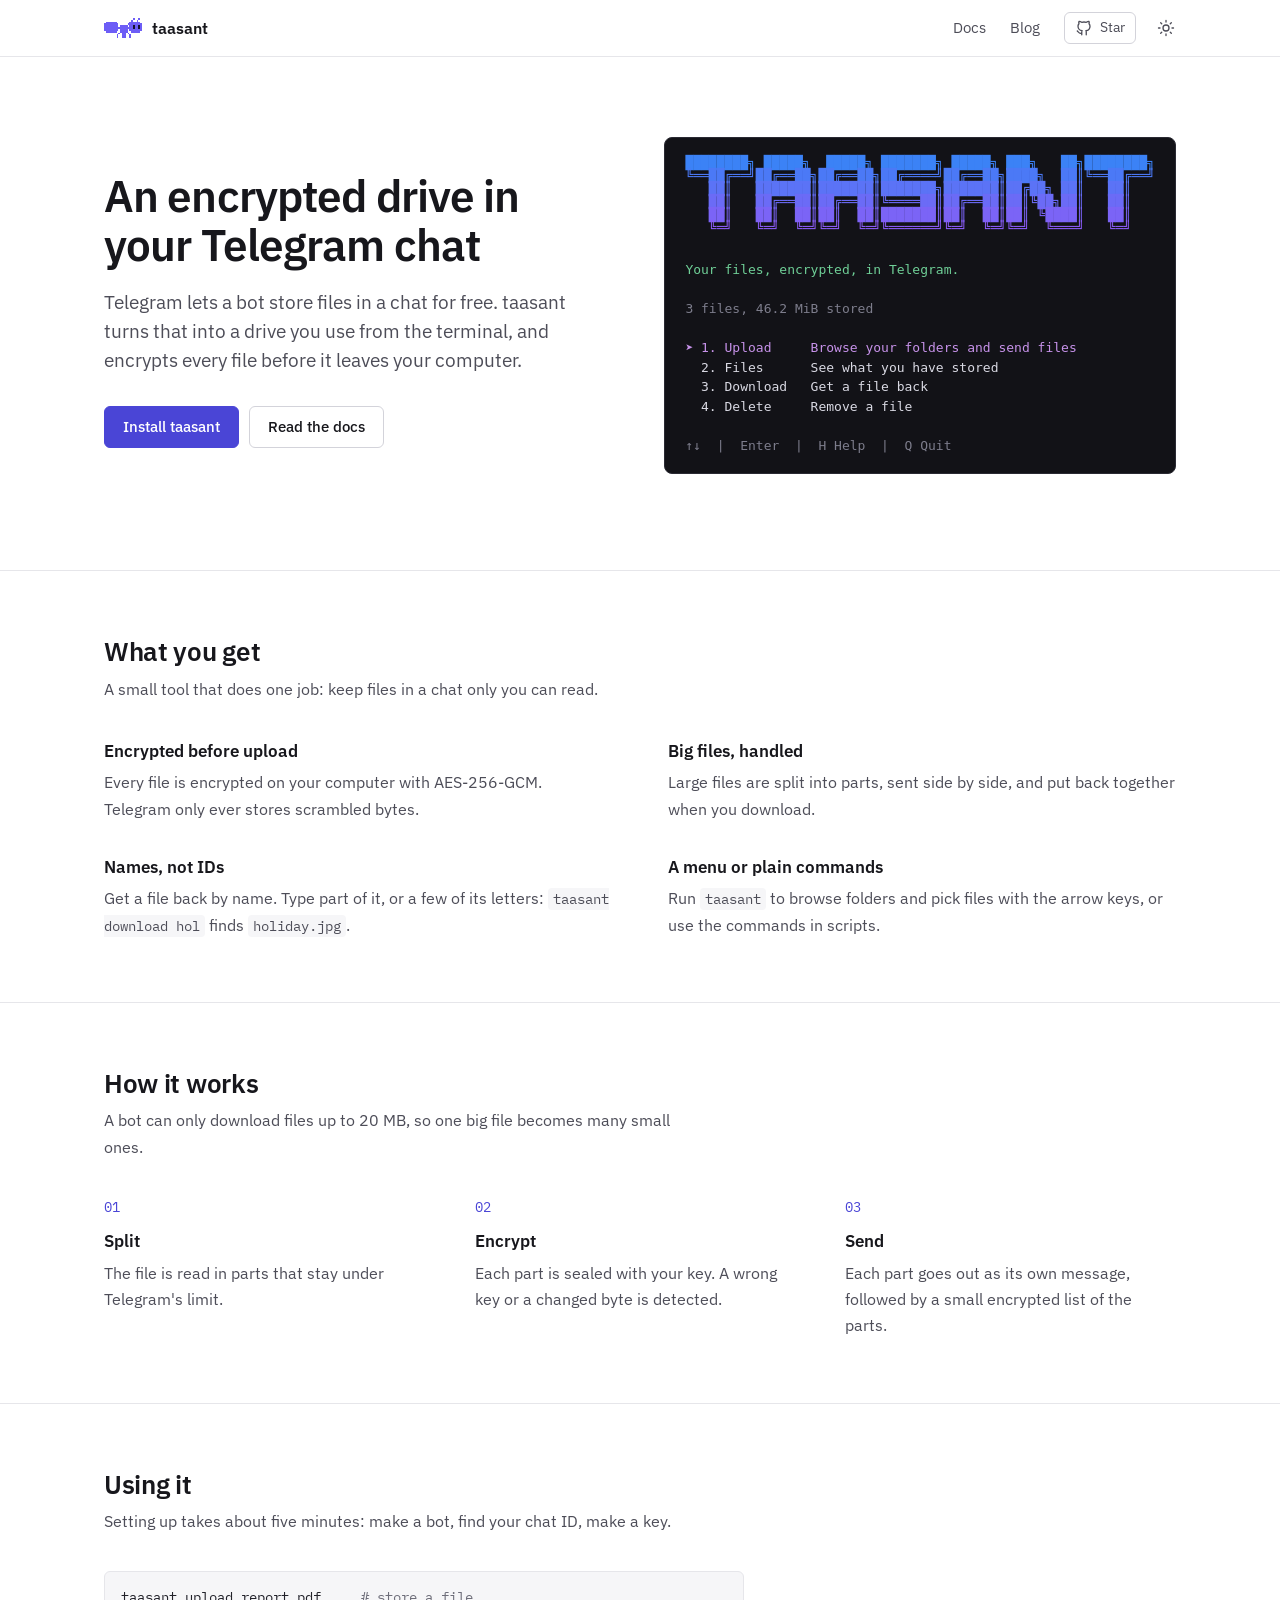
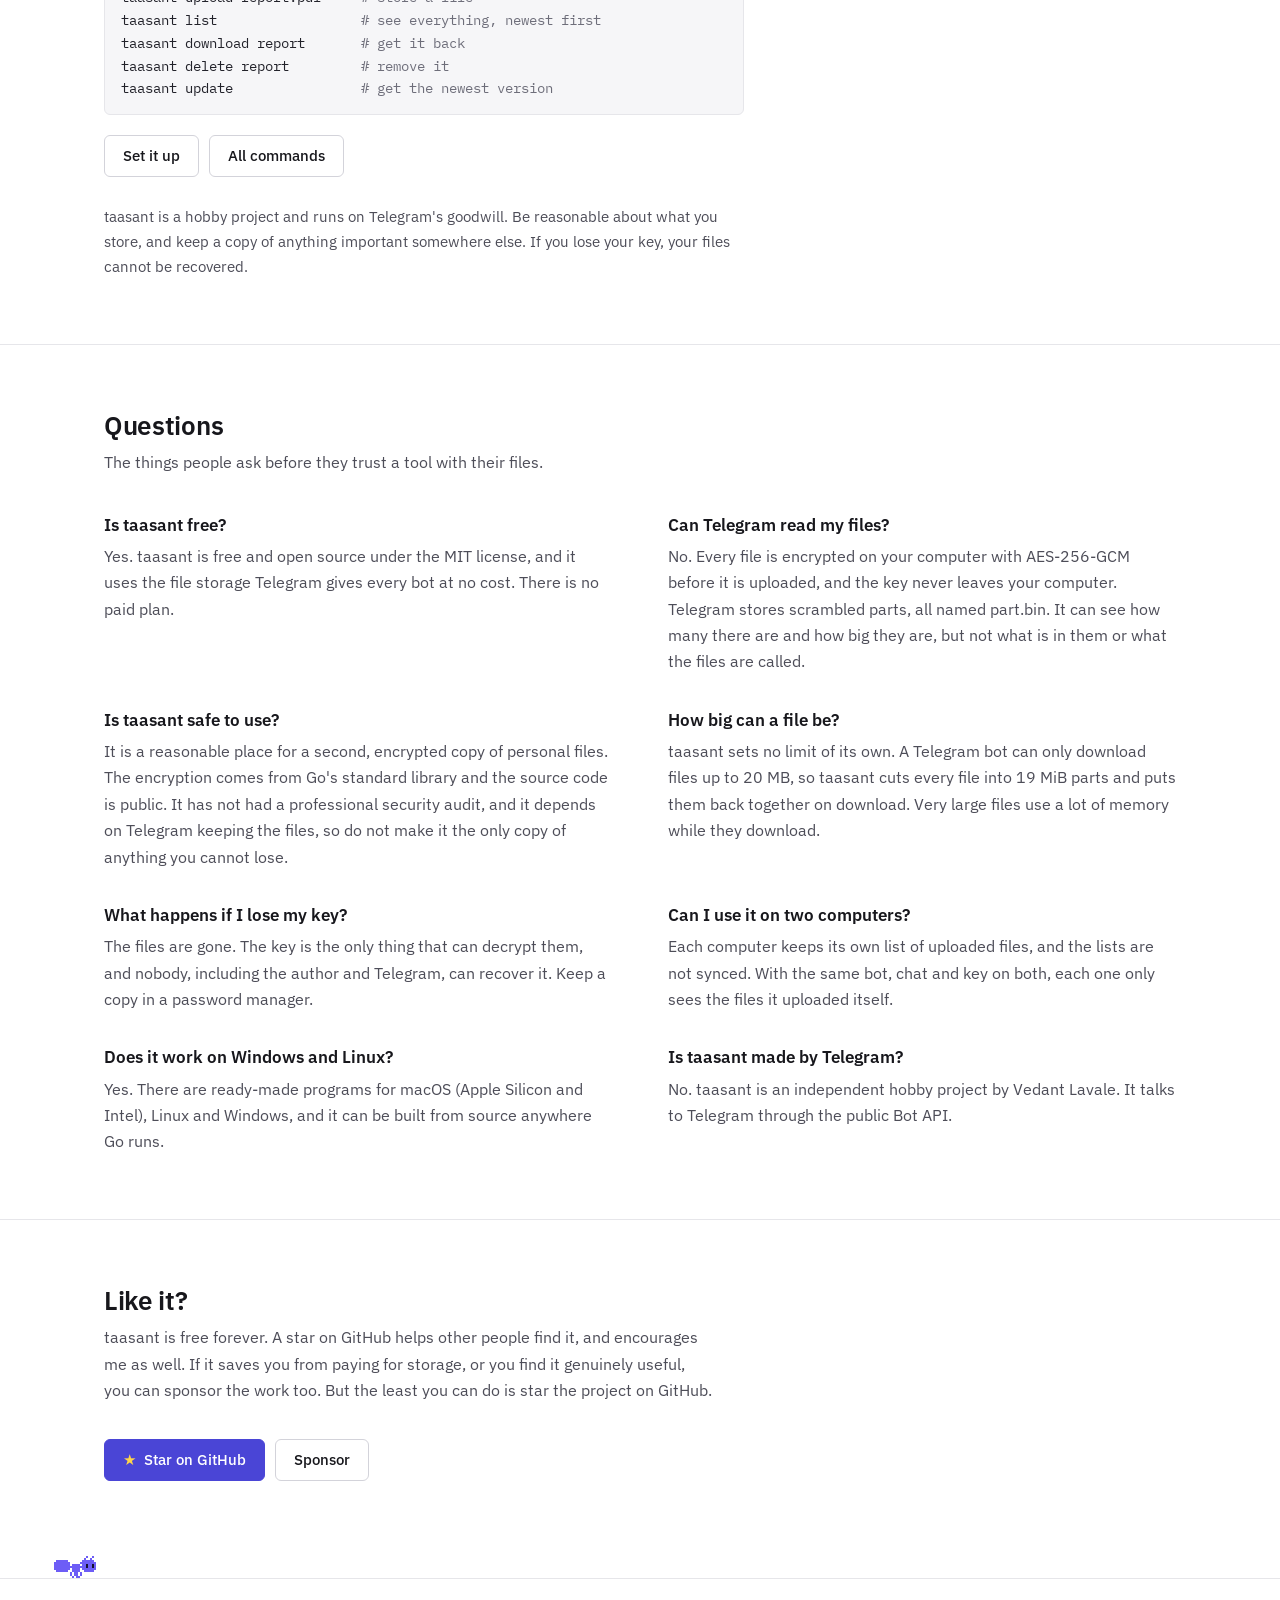
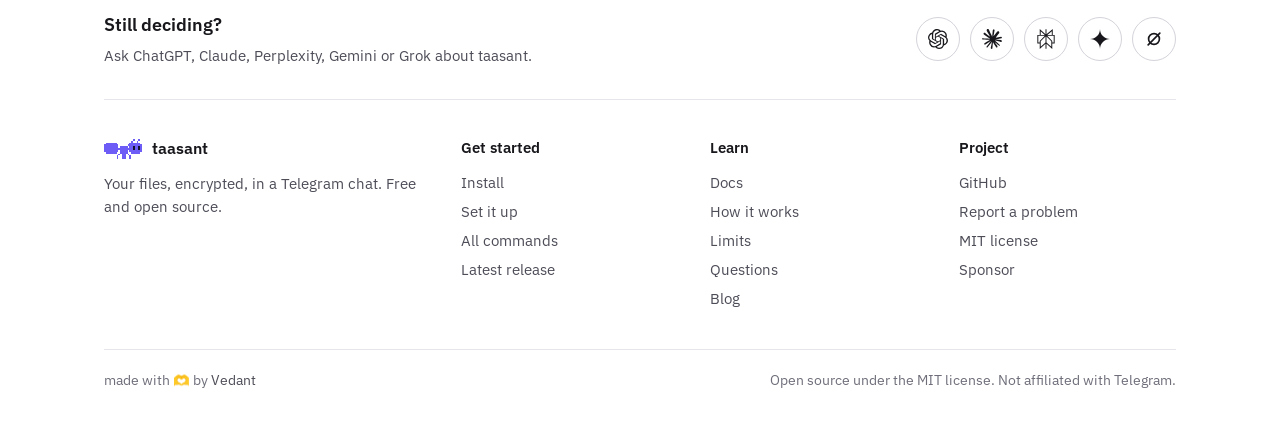
==== site/index.html @ a8ca6fcf "Add a blog, a questions section, a bigger footer and files for search Every page gets a proper title" ====
<!doctype html>
<html lang="en">
<head>
<meta charset="utf-8">
<meta name="viewport" content="width=device-width, initial-scale=1">
<title>taasant: free encrypted file storage in a Telegram chat</title>
<meta name="description" content="taasant is a free, open source command line tool that keeps your files in a Telegram chat, encrypted on your computer with AES-256-GCM before they are uploaded.">
<link rel="canonical" href="https://taasant.vedantworks.com/">
<meta property="og:type" content="website">
<meta property="og:site_name" content="taasant">
<meta property="og:title" content="taasant: free encrypted file storage in a Telegram chat">
<meta property="og:description" content="taasant is a free, open source command line tool that keeps your files in a Telegram chat, encrypted on your computer with AES-256-GCM before they are uploaded.">
<meta property="og:url" content="https://taasant.vedantworks.com/">
<meta property="og:image" content="https://taasant.vedantworks.com/og.png">
<meta name="twitter:card" content="summary_large_image">
<meta name="theme-color" content="#ffffff" media="(prefers-color-scheme: light)">
<meta name="theme-color" content="#0f0f13" media="(prefers-color-scheme: dark)">
<link rel="icon" type="image/svg+xml" href="favicon.svg">
<link rel="preconnect" href="https://fonts.googleapis.com">
<link rel="preconnect" href="https://fonts.gstatic.com" crossorigin>
<link href="https://fonts.googleapis.com/css2?family=IBM+Plex+Mono:wght@400;500&family=IBM+Plex+Sans:wght@400;500;600&display=swap" rel="stylesheet">
<script>
  (function () {
    // The docs used to live at this address. Old links to a docs page still work.
    // #faq is a part of this page, so it stays here.
    if (location.hash.length > 1 && location.hash !== '#faq') { location.replace('docs.html' + location.hash); return; }
    try {
      var t = localStorage.getItem('taasant-theme');
      if (t === 'light' || t === 'dark') document.documentElement.setAttribute('data-theme', t);
    } catch (e) {}
  })();
</script>
<link rel="stylesheet" href="theme.css">
<script type="application/ld+json">
{
  "@context": "https://schema.org",
  "@type": "SoftwareApplication",
  "name": "taasant",
  "description": "taasant is a free, open source command line tool that keeps your files in a Telegram chat, encrypted on your computer with AES-256-GCM before they are uploaded.",
  "url": "https://taasant.vedantworks.com/",
  "applicationCategory": "UtilitiesApplication",
  "operatingSystem": "macOS, Linux, Windows",
  "offers": {
    "@type": "Offer",
    "price": "0",
    "priceCurrency": "USD"
  },
  "license": "https://opensource.org/licenses/MIT",
  "codeRepository": "https://github.com/vedantlavale/taasant",
  "downloadUrl": "https://github.com/vedantlavale/taasant/releases/latest",
  "author": {
    "@type": "Person",
    "name": "Vedant Lavale",
    "url": "https://vedantworks.com"
  }
}
</script>
<script type="application/ld+json">
{
  "@context": "https://schema.org",
  "@type": "FAQPage",
  "mainEntity": [
    {
      "@type": "Question",
      "name": "Is taasant free?",
      "acceptedAnswer": {
        "@type": "Answer",
        "text": "Yes. taasant is free and open source under the MIT license, and it uses the file storage Telegram gives every bot at no cost. There is no paid plan."
      }
    },
    {
      "@type": "Question",
      "name": "Can Telegram read my files?",
      "acceptedAnswer": {
        "@type": "Answer",
        "text": "No. Every file is encrypted on your computer with AES-256-GCM before it is uploaded, and the key never leaves your computer. Telegram stores scrambled parts, all named part.bin. It can see how many there are and how big they are, but not what is in them or what the files are called."
      }
    },
    {
      "@type": "Question",
      "name": "Is taasant safe to use?",
      "acceptedAnswer": {
        "@type": "Answer",
        "text": "It is a reasonable place for a second, encrypted copy of personal files. The encryption comes from Go's standard library and the source code is public. It has not had a professional security audit, and it depends on Telegram keeping the files, so do not make it the only copy of anything you cannot lose."
      }
    },
    {
      "@type": "Question",
      "name": "How big can a file be?",
      "acceptedAnswer": {
        "@type": "Answer",
        "text": "taasant sets no limit of its own. A Telegram bot can only download files up to 20 MB, so taasant cuts every file into 19 MiB parts and puts them back together on download. Very large files use a lot of memory while they download."
      }
    },
    {
      "@type": "Question",
      "name": "What happens if I lose my key?",
      "acceptedAnswer": {
        "@type": "Answer",
        "text": "The files are gone. The key is the only thing that can decrypt them, and nobody, including the author and Telegram, can recover it. Keep a copy in a password manager."
      }
    },
    {
      "@type": "Question",
      "name": "Can I use it on two computers?",
      "acceptedAnswer": {
        "@type": "Answer",
        "text": "Each computer keeps its own list of uploaded files, and the lists are not synced. With the same bot, chat and key on both, each one only sees the files it uploaded itself."
      }
    },
    {
      "@type": "Question",
      "name": "Does it work on Windows and Linux?",
      "acceptedAnswer": {
        "@type": "Answer",
        "text": "Yes. There are ready-made programs for macOS (Apple Silicon and Intel), Linux and Windows, and it can be built from source anywhere Go runs."
      }
    },
    {
      "@type": "Question",
      "name": "Is taasant made by Telegram?",
      "acceptedAnswer": {
        "@type": "Answer",
        "text": "No. taasant is an independent hobby project by Vedant Lavale. It talks to Telegram through the public Bot API."
      }
    }
  ]
}
</script>
<style>
  * { box-sizing: border-box; }
  html { -webkit-text-size-adjust: 100%; }
  body {
    margin: 0;
    background: var(--bg);
    color: var(--fg);
    font-family: var(--sans);
    font-size: 16px;
    line-height: 1.65;
    -webkit-font-smoothing: antialiased;
  }
  a { color: var(--accent); text-decoration: none; }
  a:hover { text-decoration: underline; text-underline-offset: 3px; }
  button { font: inherit; color: inherit; }
  :focus-visible { outline: 2px solid var(--accent); outline-offset: 2px; border-radius: 3px; }
  svg.i { width: 18px; height: 18px; stroke: currentColor; fill: none; stroke-width: 1.75; stroke-linecap: round; stroke-linejoin: round; flex: none; }
  .wrap { max-width: 1120px; margin: 0 auto; padding: 0 24px; }

  /* ---------- Header ---------- */
  .header { border-bottom: 1px solid var(--line); }
  .header .wrap { height: var(--header-h); display: flex; align-items: center; gap: 24px; }
  .brand { display: flex; align-items: center; gap: 10px; margin-right: auto; color: var(--fg); font-weight: 600; }
  .brand:hover { text-decoration: none; }
  .brand img { width: auto; height: 20px; display: block; }
  .nav { color: var(--fg-muted); font-size: 15px; }
  .nav:hover { color: var(--fg); text-decoration: none; }
  .icon-btn { width: 36px; height: 36px; margin: 0 -8px 0 -12px; display: grid; place-items: center; background: none; border: 0; border-radius: var(--radius); color: var(--fg-muted); cursor: pointer; }
  .icon-btn:hover { background: var(--bg-soft); color: var(--fg); }
  .moon { display: none; }
  :root[data-theme="dark"] .sun { display: none; }
  :root[data-theme="dark"] .moon { display: block; }
  @media (prefers-color-scheme: dark) {
    :root:not([data-theme="light"]) .sun { display: none; }
    :root:not([data-theme="light"]) .moon { display: block; }
  }

  /* ---------- Hero ---------- */
  .hero { display: grid; grid-template-columns: minmax(0, 1fr) auto; gap: 56px; align-items: center; padding-top: 80px; padding-bottom: 88px; }
  h1 { font-size: 44px; line-height: 1.12; letter-spacing: -.02em; font-weight: 600; margin: 0 0 18px; text-wrap: balance; }
  .lede { font-size: 19px; line-height: 1.55; color: var(--fg-muted); margin: 0 0 30px; max-width: 30em; text-wrap: pretty; }
  .btns { display: flex; flex-wrap: wrap; gap: 10px; }
  .btn {
    display: inline-flex; align-items: center; gap: 8px; height: 42px; padding: 0 18px;
    border-radius: var(--radius); font-weight: 500; font-size: 15px; border: 1px solid var(--line-strong); color: var(--fg); background: var(--bg);
  }
  .btn:hover { border-color: var(--fg-faint); text-decoration: none; }
  .btn.primary { background: var(--accent); border-color: var(--accent); color: var(--accent-fg); }
  .btn.primary:hover { border-color: var(--accent); opacity: .9; }

  /* ---------- Sections ---------- */
  section { padding: 64px 0; border-top: 1px solid var(--line); }
  h2 { font-size: 26px; line-height: 1.25; letter-spacing: -.012em; font-weight: 600; margin: 0 0 8px; }
  .sub { color: var(--fg-muted); margin: 0 0 36px; max-width: 38em; }
  h3 { font-size: 16.5px; font-weight: 600; margin: 0 0 4px; }
  .grid { display: grid; grid-template-columns: repeat(2, minmax(0, 1fr)); gap: 32px 56px; }
  .grid p, .steps p { margin: 0; color: var(--fg-muted); }
  .steps { display: grid; grid-template-columns: repeat(3, minmax(0, 1fr)); gap: 32px 40px; list-style: none; padding: 0; margin: 0; counter-reset: step; }
  .steps li { counter-increment: step; }
  .steps li::before { content: "0" counter(step); display: block; margin-bottom: 10px; font-family: var(--mono); font-size: 13.5px; color: var(--accent); }
  code { font-family: var(--mono); font-size: .875em; background: var(--bg-soft); padding: 2px 5px; border-radius: 4px; }
  .cmd { margin: 0 0 20px; padding: 14px 16px; max-width: 640px; overflow-x: auto; background: var(--code-bg); border: 1px solid var(--line); border-radius: var(--radius); font-family: var(--mono); font-size: 13.5px; line-height: 1.7; color: var(--code-fg); }
  .cmd .c { color: var(--code-dim); }
  .note { margin: 28px 0 0; max-width: 640px; color: var(--fg-muted); font-size: 15px; }

  @media (max-width: 1000px) {
    .hero { grid-template-columns: minmax(0, 1fr); gap: 40px; padding-top: 56px; padding-bottom: 64px; }
    .term { justify-self: start; max-width: 100%; }
  }
  @media (max-width: 700px) {
    .wrap { padding: 0 16px; }
    .header .wrap { gap: 14px; }
    h1 { font-size: 32px; }
    .lede { font-size: 17.5px; }
    section { padding: 48px 0; }
    h2 { font-size: 23px; }
    .grid, .steps { grid-template-columns: minmax(0, 1fr); gap: 24px; }
    .term pre { padding: 14px; }
  }
</style>
</head>
<body>

<header class="header">
  <div class="wrap">
    <a class="brand" href="./"><img src="logo.svg" alt="" width="38" height="20">taasant</a>
    <a class="nav" href="docs.html">Docs</a>
    <a class="nav" href="blog/index.html">Blog</a>
    <a class="gh" href="https://github.com/vedantlavale/taasant" aria-label="taasant on GitHub"><svg class="i" viewBox="0 0 24 24"><path d="M9 19c-4.3 1.4-4.3-2.5-6-3m12 5v-3.5c0-1 .1-1.4-.5-2 2.8-.3 5.5-1.4 5.5-6a4.6 4.6 0 0 0-1.3-3.2 4.2 4.2 0 0 0-.1-3.2s-1.1-.3-3.5 1.3a12.3 12.3 0 0 0-6.2 0C6.5 2.8 5.4 3.1 5.4 3.1a4.2 4.2 0 0 0-.1 3.2A4.6 4.6 0 0 0 4 9.5c0 4.6 2.7 5.7 5.5 6-.6.6-.6 1.2-.5 2V21"/></svg><span class="stars">Star</span></a>
    <button class="icon-btn" id="theme-btn" aria-label="Toggle theme">
      <svg class="i sun" viewBox="0 0 24 24"><circle cx="12" cy="12" r="4"/><path d="M12 2v2M12 20v2M4.9 4.9l1.4 1.4M17.7 17.7l1.4 1.4M2 12h2M20 12h2M4.9 19.1l1.4-1.4M17.7 6.3l1.4-1.4"/></svg>
      <svg class="i moon" viewBox="0 0 24 24"><path d="M21 13.5A9 9 0 1 1 10.5 3a7 7 0 0 0 10.5 10.5Z"/></svg>
    </button>
  </div>
</header>

<main>
  <div class="wrap hero">
    <div>
      <h1>An encrypted drive in your Telegram chat</h1>
      <p class="lede">Telegram lets a bot store files in a chat for free. taasant turns that into a drive you use from the terminal, and encrypts every file before it leaves your computer.</p>
      <div class="btns">
        <a class="btn primary" href="docs.html#install">Install taasant</a>
        <a class="btn" href="docs.html">Read the docs</a>
      </div>
    </div>

    <div class="term" role="img" aria-label="The taasant menu in a terminal, with Upload, Files, Download and Delete">
<pre aria-hidden="true"><span class="logo"><span style="color:#3b82f6">████████╗ █████╗  █████╗ ███████╗ █████╗ ███╗   ██╗████████╗</span>
<span style="color:#4b79f6">╚══██╔══╝██╔══██╗██╔══██╗██╔════╝██╔══██╗████╗  ██║╚══██╔══╝</span>
<span style="color:#5b73f6">   ██║   ███████║███████║███████╗███████║██╔██╗ ██║   ██║</span>
<span style="color:#6b6bf6">   ██║   ██╔══██║██╔══██║╚════██║██╔══██║██║╚██╗██║   ██║</span>
<span style="color:#7b64f6">   ██║   ██║  ██║██║  ██║███████║██║  ██║██║ ╚████║   ██║</span>
<span style="color:#8b5cf6">   ╚═╝   ╚═╝  ╚═╝╚═╝  ╚═╝╚══════╝╚═╝  ╚═╝╚═╝  ╚═══╝   ╚═╝</span></span>
<span class="g">Your files, encrypted, in Telegram.</span>

<span class="d">3 files, 46.2 MiB stored</span>

<span class="m">➤ 1. Upload     Browse your folders and send files</span>
  2. Files      See what you have stored
  3. Download   Get a file back
  4. Delete     Remove a file

<span class="d">↑↓  |  Enter  |  H Help  |  Q Quit</span></pre>
    </div>
  </div>

  <section>
    <div class="wrap">
      <h2>What you get</h2>
      <p class="sub">A small tool that does one job: keep files in a chat only you can read.</p>
      <div class="grid">
        <div><h3>Encrypted before upload</h3><p>Every file is encrypted on your computer with AES-256-GCM. Telegram only ever stores scrambled bytes.</p></div>
        <div><h3>Big files, handled</h3><p>Large files are split into parts, sent side by side, and put back together when you download.</p></div>
        <div><h3>Names, not IDs</h3><p>Get a file back by name. Type part of it, or a few of its letters: <code>taasant download hol</code> finds <code>holiday.jpg</code>.</p></div>
        <div><h3>A menu or plain commands</h3><p>Run <code>taasant</code> to browse folders and pick files with the arrow keys, or use the commands in scripts.</p></div>
      </div>
    </div>
  </section>

  <section>
    <div class="wrap">
      <h2>How it works</h2>
      <p class="sub">A bot can only download files up to 20 MB, so one big file becomes many small ones.</p>
      <ol class="steps">
        <li><h3>Split</h3><p>The file is read in parts that stay under Telegram's limit.</p></li>
        <li><h3>Encrypt</h3><p>Each part is sealed with your key. A wrong key or a changed byte is detected.</p></li>
        <li><h3>Send</h3><p>Each part goes out as its own message, followed by a small encrypted list of the parts.</p></li>
      </ol>
    </div>
  </section>

  <section>
    <div class="wrap">
      <h2>Using it</h2>
      <p class="sub">Setting up takes about five minutes: make a bot, find your chat ID, make a key.</p>
<pre class="cmd">taasant upload report.pdf     <span class="c"># store a file</span>
taasant list                  <span class="c"># see everything, newest first</span>
taasant download report       <span class="c"># get it back</span>
taasant delete report         <span class="c"># remove it</span>
taasant update                <span class="c"># get the newest version</span></pre>
      <div class="btns">
        <a class="btn" href="docs.html#setup">Set it up</a>
        <a class="btn" href="docs.html#usage">All commands</a>
      </div>
      <p class="note">taasant is a hobby project and runs on Telegram's goodwill. Be reasonable about what you store, and keep a copy of anything important somewhere else. If you lose your key, your files cannot be recovered.</p>
    </div>
  </section>

  <section id="faq">
    <div class="wrap">
      <h2>Questions</h2>
      <p class="sub">The things people ask before they trust a tool with their files.</p>
      <div class="grid">
        <div><h3>Is taasant free?</h3><p>Yes. taasant is free and open source under the MIT license, and it uses the file storage Telegram gives every bot at no cost. There is no paid plan.</p></div>
        <div><h3>Can Telegram read my files?</h3><p>No. Every file is encrypted on your computer with AES-256-GCM before it is uploaded, and the key never leaves your computer. Telegram stores scrambled parts, all named part.bin. It can see how many there are and how big they are, but not what is in them or what the files are called.</p></div>
        <div><h3>Is taasant safe to use?</h3><p>It is a reasonable place for a second, encrypted copy of personal files. The encryption comes from Go's standard library and the source code is public. It has not had a professional security audit, and it depends on Telegram keeping the files, so do not make it the only copy of anything you cannot lose.</p></div>
        <div><h3>How big can a file be?</h3><p>taasant sets no limit of its own. A Telegram bot can only download files up to 20 MB, so taasant cuts every file into 19 MiB parts and puts them back together on download. Very large files use a lot of memory while they download.</p></div>
        <div><h3>What happens if I lose my key?</h3><p>The files are gone. The key is the only thing that can decrypt them, and nobody, including the author and Telegram, can recover it. Keep a copy in a password manager.</p></div>
        <div><h3>Can I use it on two computers?</h3><p>Each computer keeps its own list of uploaded files, and the lists are not synced. With the same bot, chat and key on both, each one only sees the files it uploaded itself.</p></div>
        <div><h3>Does it work on Windows and Linux?</h3><p>Yes. There are ready-made programs for macOS (Apple Silicon and Intel), Linux and Windows, and it can be built from source anywhere Go runs.</p></div>
        <div><h3>Is taasant made by Telegram?</h3><p>No. taasant is an independent hobby project by Vedant Lavale. It talks to Telegram through the public Bot API.</p></div>
      </div>
    </div>
  </section>

  <section>
    <div class="wrap">
      <h2>Like it?</h2>
      <p class="sub">taasant is free forever. A star on GitHub helps other people find it, and encourages me as well. If it saves you from paying for storage, or you find it genuinely useful, you can sponsor the work too. But the least you can do is star the project on GitHub.</p>
      <div class="btns">
        <a class="btn primary" href="https://github.com/vedantlavale/taasant"><span class="star">★</span> Star on GitHub</a>
        <a class="btn" href="docs.html#support">Sponsor</a>
      </div>
    </div>
  </section>
</main>

<div class="ant-track" aria-hidden="true"><img src="logo.svg" alt=""></div>
<footer class="site-foot">
  <div class="wrap">
    <div class="ask">
      <div>
        <p class="ask-title">Still deciding?</p>
        <p>Ask ChatGPT, Claude, Perplexity, Gemini or Grok about taasant.</p>
      </div>
      <div class="ask-links">
        <a class="ask-btn" href="https://chatgpt.com/?q=What%20is%20taasant%20%28https%3A//taasant.vedantworks.com%2C%20source%20code%20at%20https%3A//github.com/vedantlavale/taasant%29%3F%20How%20does%20it%20encrypt%20files%2C%20and%20is%20it%20safe%20to%20use%3F" target="_blank" rel="noopener" aria-label="Ask ChatGPT about taasant" title="Ask ChatGPT"><svg viewBox="0 0 24 24" aria-hidden="true"><path d="M22.2819 9.8211a5.9847 5.9847 0 0 0-.5157-4.9108 6.0462 6.0462 0 0 0-6.5098-2.9A6.0651 6.0651 0 0 0 4.9807 4.1818a5.9847 5.9847 0 0 0-3.9977 2.9 6.0462 6.0462 0 0 0 .7427 7.0966 5.98 5.98 0 0 0 .511 4.9107 6.051 6.051 0 0 0 6.5146 2.9001A5.9847 5.9847 0 0 0 13.2599 24a6.0557 6.0557 0 0 0 5.7718-4.2058 5.9894 5.9894 0 0 0 3.9977-2.9001 6.0557 6.0557 0 0 0-.7475-7.0729zm-9.022 12.6081a4.4755 4.4755 0 0 1-2.8764-1.0408l.1419-.0804 4.7783-2.7582a.7948.7948 0 0 0 .3927-.6813v-6.7369l2.02 1.1686a.071.071 0 0 1 .038.052v5.5826a4.504 4.504 0 0 1-4.4945 4.4944zm-9.6607-4.1254a4.4708 4.4708 0 0 1-.5346-3.0137l.142.0852 4.783 2.7582a.7712.7712 0 0 0 .7806 0l5.8428-3.3685v2.3324a.0804.0804 0 0 1-.0332.0615L9.74 19.9502a4.4992 4.4992 0 0 1-6.1408-1.6464zM2.3408 7.8956a4.485 4.485 0 0 1 2.3655-1.9728V11.6a.7664.7664 0 0 0 .3879.6765l5.8144 3.3543-2.0201 1.1685a.0757.0757 0 0 1-.071 0l-4.8303-2.7865A4.504 4.504 0 0 1 2.3408 7.872zm16.5963 3.8558L13.1038 8.364 15.1192 7.2a.0757.0757 0 0 1 .071 0l4.8303 2.7913a4.4944 4.4944 0 0 1-.6765 8.1042v-5.6772a.79.79 0 0 0-.407-.667zm2.0107-3.0231l-.142-.0852-4.7735-2.7818a.7759.7759 0 0 0-.7854 0L9.409 9.2297V6.8974a.0662.0662 0 0 1 .0284-.0615l4.8303-2.7866a4.4992 4.4992 0 0 1 6.6802 4.66zM8.3065 12.863l-2.02-1.1638a.0804.0804 0 0 1-.038-.0567V6.0742a4.4992 4.4992 0 0 1 7.3757-3.4537l-.142.0805L8.704 5.459a.7948.7948 0 0 0-.3927.6813zm1.0976-2.3654l2.602-1.4998 2.6069 1.4998v2.9994l-2.5974 1.4997-2.6067-1.4997Z"/></svg></a>
        <a class="ask-btn" href="https://claude.ai/new?q=What%20is%20taasant%20%28https%3A//taasant.vedantworks.com%2C%20source%20code%20at%20https%3A//github.com/vedantlavale/taasant%29%3F%20How%20does%20it%20encrypt%20files%2C%20and%20is%20it%20safe%20to%20use%3F" target="_blank" rel="noopener" aria-label="Ask Claude about taasant" title="Ask Claude"><svg viewBox="0 0 24 24" aria-hidden="true"><path d="m4.7144 15.9555 4.7174-2.6471.079-.2307-.079-.1275h-.2307l-.7893-.0486-2.6956-.0729-2.3375-.0971-2.2646-.1214-.5707-.1215-.5343-.7042.0546-.3522.4797-.3218.686.0608 1.5179.1032 2.2767.1578 1.6514.0972 2.4468.255h.3886l.0546-.1579-.1336-.0971-.1032-.0972L6.973 9.8356l-2.55-1.6879-1.3356-.9714-.7225-.4918-.3643-.4614-.1578-1.0078.6557-.7225.8803.0607.2246.0607.8925.686 1.9064 1.4754 2.4893 1.8336.3643.3035.1457-.1032.0182-.0728-.164-.2733-1.3539-2.4467-1.445-2.4893-.6435-1.032-.17-.6194c-.0607-.255-.1032-.4674-.1032-.7285L6.287.1335 6.6997 0l.9957.1336.419.3642.6192 1.4147 1.0018 2.2282 1.5543 3.0296.4553.8985.2429.8318.091.255h.1579v-.1457l.1275-1.706.2368-2.0947.2307-2.6957.0789-.7589.3764-.9107.7468-.4918.5828.2793.4797.686-.0668.4433-.2853 1.8517-.5586 2.9021-.3643 1.9429h.2125l.2429-.2429.9835-1.3053 1.6514-2.0643.7286-.8196.85-.9046.5464-.4311h1.0321l.759 1.1293-.34 1.1657-1.0625 1.3478-.8804 1.1414-1.2628 1.7-.7893 1.36.0729.1093.1882-.0183 2.8535-.607 1.5421-.2794 1.8396-.3157.8318.3886.091.3946-.3278.8075-1.967.4857-2.3072.4614-3.4364.8136-.0425.0304.0486.0607 1.5482.1457.6618.0364h1.621l3.0175.2247.7892.522.4736.6376-.079.4857-1.2142.6193-1.6393-.3886-3.825-.9107-1.3113-.3279h-.1822v.1093l1.0929 1.0686 2.0035 1.8092 2.5075 2.3314.1275.5768-.3218.4554-.34-.0486-2.2039-1.6575-.85-.7468-1.9246-1.621h-.1275v.17l.4432.6496 2.3436 3.5214.1214 1.0807-.17.3521-.6071.2125-.6679-.1214-1.3721-1.9246L14.38 17.959l-1.1414-1.9428-.1397.079-.674 7.2552-.3156.3703-.7286.2793-.6071-.4614-.3218-.7468.3218-1.4753.3886-1.9246.3157-1.53.2853-1.9004.17-.6314-.0121-.0425-.1397.0182-1.4328 1.9672-2.1796 2.9446-1.7243 1.8456-.4128.164-.7164-.3704.0667-.6618.4008-.5889 2.386-3.0357 1.4389-1.882.929-1.0868-.0062-.1579h-.0546l-6.3385 4.1164-1.1293.1457-.4857-.4554.0608-.7467.2307-.2429 1.9064-1.3114Z"/></svg></a>
        <a class="ask-btn" href="https://www.perplexity.ai/search?q=What%20is%20taasant%20%28https%3A//taasant.vedantworks.com%2C%20source%20code%20at%20https%3A//github.com/vedantlavale/taasant%29%3F%20How%20does%20it%20encrypt%20files%2C%20and%20is%20it%20safe%20to%20use%3F" target="_blank" rel="noopener" aria-label="Ask Perplexity about taasant" title="Ask Perplexity"><svg viewBox="0 0 24 24" aria-hidden="true"><path d="M22.3977 7.0896h-2.3106V.0676l-7.5094 6.3542V.1577h-1.1554v6.1966L4.4904 0v7.0896H1.6023v10.3976h2.8882V24l6.932-6.3591v6.2005h1.1554v-6.0469l6.9318 6.1807v-6.4879h2.8882V7.0896zm-3.4657-4.531v4.531h-5.355l5.355-4.531zm-13.2862.0676 4.8691 4.4634H5.6458V2.6262zM2.7576 16.332V8.245h7.8476l-6.1149 6.1147v1.9723H2.7576zm2.8882 5.0404v-3.8852h.0001v-2.6488l5.7763-5.7764v7.0111l-5.7764 5.2993zm12.7086.0248-5.7766-5.1509V9.0618l5.7766 5.7766v6.5588zm2.8882-5.0652h-1.733v-1.9723L13.3948 8.245h7.8478v8.087z"/></svg></a>
        <a class="ask-btn" href="https://www.google.com/search?udm=50&amp;q=What%20is%20taasant%20%28https%3A//taasant.vedantworks.com%2C%20source%20code%20at%20https%3A//github.com/vedantlavale/taasant%29%3F%20How%20does%20it%20encrypt%20files%2C%20and%20is%20it%20safe%20to%20use%3F" target="_blank" rel="noopener" aria-label="Ask Google AI Mode, which runs on Gemini, about taasant" title="Ask Gemini (Google AI Mode)"><svg viewBox="0 0 24 24" aria-hidden="true"><path d="M11.04 19.32Q12 21.51 12 24q0-2.49.93-4.68.96-2.19 2.58-3.81t3.81-2.55Q21.51 12 24 12q-2.49 0-4.68-.93a12.3 12.3 0 0 1-3.81-2.58 12.3 12.3 0 0 1-2.58-3.81Q12 2.49 12 0q0 2.49-.96 4.68-.93 2.19-2.55 3.81a12.3 12.3 0 0 1-3.81 2.58Q2.49 12 0 12q2.49 0 4.68.96 2.19.93 3.81 2.55t2.55 3.81"/></svg></a>
        <a class="ask-btn" href="https://grok.com/?q=What%20is%20taasant%20%28https%3A//taasant.vedantworks.com%2C%20source%20code%20at%20https%3A//github.com/vedantlavale/taasant%29%3F%20How%20does%20it%20encrypt%20files%2C%20and%20is%20it%20safe%20to%20use%3F" target="_blank" rel="noopener" aria-label="Ask Grok about taasant" title="Ask Grok"><svg viewBox="0 0 24 24" aria-hidden="true" style="fill:none;stroke:currentColor;stroke-width:2;stroke-linecap:round"><circle cx="12" cy="12" r="6.5"/><path d="M5 19 19 5"/></svg></a>
      </div>
    </div>

    <div class="foot-cols">
      <div class="foot-about">
        <a class="foot-brand" href="index.html"><img src="logo.svg" alt="" width="38" height="20">taasant</a>
        <p>Your files, encrypted, in a Telegram chat. Free and open source.</p>
      </div>
      <nav aria-label="Get started">
        <p class="foot-h">Get started</p>
        <a href="docs.html#install">Install</a>
        <a href="docs.html#setup">Set it up</a>
        <a href="docs.html#usage">All commands</a>
        <a href="https://github.com/vedantlavale/taasant/releases/latest">Latest release</a>
      </nav>
      <nav aria-label="Learn">
        <p class="foot-h">Learn</p>
        <a href="docs.html">Docs</a>
        <a href="docs.html#how-it-works">How it works</a>
        <a href="docs.html#limits">Limits</a>
        <a href="index.html#faq">Questions</a>
        <a href="blog/index.html">Blog</a>
      </nav>
      <nav aria-label="Project">
        <p class="foot-h">Project</p>
        <a href="https://github.com/vedantlavale/taasant">GitHub</a>
        <a href="https://github.com/vedantlavale/taasant/issues">Report a problem</a>
        <a href="https://github.com/vedantlavale/taasant/blob/master/LICENSE">MIT license</a>
        <a href="docs.html#support">Sponsor</a>
      </nav>
    </div>

    <div class="foot-end">
      <span>made with 🫶 by <a href="https://vedantworks.com">Vedant</a></span>
      <span>Open source under the MIT license. Not affiliated with Telegram.</span>
    </div>
  </div>
</footer>

<script src="stars.js"></script>
<script src="ant.js"></script>
<script>
  document.getElementById('theme-btn').addEventListener('click', function () {
    var root = document.documentElement;
    var dark = root.getAttribute('data-theme') === 'dark' ||
      (!root.getAttribute('data-theme') && matchMedia('(prefers-color-scheme: dark)').matches);
    var next = dark ? 'light' : 'dark';
    root.setAttribute('data-theme', next);
    try { localStorage.setItem('taasant-theme', next); } catch (e) {}
  });
</script>
</body>
</html>
---- site/theme.css ----
/* Colours and fonts, shared by the landing page and the docs. */
:root {
  --bg: #ffffff;
  --bg-soft: #f6f6f8;
  --fg: #17171c;
  --fg-muted: #4d4d58;
  --fg-faint: #6e6e7a;
  --line: #e6e6ea;
  --line-strong: #d3d3da;
  --accent: #4a45d6;
  --accent-fg: #ffffff;
  --accent-soft: #eeeefc;
  --warn: #8f4e06;
  --warn-soft: #fbf3e4;
  --danger: #ad2218;
  --danger-soft: #fceeec;
  --code-bg: #f6f6f8;
  --code-fg: #22222a;
  --code-dim: #6e6e7a;
  --code-accent: #4a45d6;
  --code-str: #8f4e06;
  --sans: "IBM Plex Sans", ui-sans-serif, system-ui, -apple-system, "Segoe UI", sans-serif;
  --mono: "IBM Plex Mono", ui-monospace, "SF Mono", Menlo, Consolas, monospace;
  --radius: 6px;
  --header-h: 56px;
  --sidebar-w: 256px;
  --toc-w: 212px;
}
@media (prefers-color-scheme: dark) {
  :root:not([data-theme="light"]) {
    --bg: #0f0f13;
    --bg-soft: #17171d;
    --fg: #ececf1;
    --fg-muted: #a9a9b6;
    --fg-faint: #858593;
    --line: #25252d;
    --line-strong: #34343f;
    --accent: #a3a8fb;
    --accent-fg: #0f0f13;
    --accent-soft: #1d1d38;
    --warn: #e9b05c;
    --warn-soft: #231a0b;
    --danger: #f98c80;
    --danger-soft: #271412;
    --code-bg: #17171d;
    --code-fg: #dcdce4;
    --code-dim: #858593;
    --code-accent: #a3a8fb;
    --code-str: #e9b05c;
  }
}
:root[data-theme="dark"] {
  --bg: #0f0f13;
  --bg-soft: #17171d;
  --fg: #ececf1;
  --fg-muted: #a9a9b6;
  --fg-faint: #858593;
  --line: #25252d;
  --line-strong: #34343f;
  --accent: #a3a8fb;
  --accent-fg: #0f0f13;
  --accent-soft: #1d1d38;
  --warn: #e9b05c;
  --warn-soft: #231a0b;
  --danger: #f98c80;
  --danger-soft: #271412;
  --code-bg: #17171d;
  --code-fg: #dcdce4;
  --code-dim: #858593;
  --code-accent: #a3a8fb;
  --code-str: #e9b05c;
}

/* A screen of the menu, as it looks in a terminal. Dark in both themes, like
   most terminals. The text inside is what taasant really prints. */
.term { margin: 0 0 8px; background: #121217; border: 1px solid #2a2a33; border-radius: 8px; overflow-x: auto; }
.term pre { margin: 0; padding: 18px 20px; font-family: Menlo, "DejaVu Sans Mono", Consolas, "Liberation Mono", monospace; font-size: clamp(8px, 2.2vw, 13px); line-height: 1.5; color: #d9d9e3; }
.term .logo { display: block; line-height: 1; margin-bottom: .5em; }
.term .r { color: #f07178; }
.term .g { color: #6fcf97; }
.term .y { color: #e5c07b; }
.term .b { color: #7aa7f7; }
.term .m { color: #c792ea; }
.term .d { color: #7d7d8c; }
.term .bd { font-weight: 700; }
.term .e { display: inline-block; width: 2ch; }

/* The link to GitHub in the header, with the number of stars beside the logo. */
.gh { display: inline-flex; align-items: center; gap: 7px; height: 32px; padding: 0 10px; border: 1px solid var(--line-strong); border-radius: var(--radius); color: var(--fg-muted); font-size: 14px; font-variant-numeric: tabular-nums; white-space: nowrap; }
.gh:hover { border-color: var(--fg-faint); color: var(--fg); text-decoration: none; }
.header-actions .gh { margin-right: 6px; }
.star { color: #e3a008; }
.btn.primary .star { color: #ffd54a; }

/* The ant on the line above the footer. ant.js puts it there and decides
   what it does. Without that script the logo just stands on the line. */
.ant-track { height: 34px; overflow: hidden; position: relative; border-bottom: 1px solid var(--line); }
.ant-track img, .ant-track svg { position: absolute; left: 0; bottom: 0; width: 42px; height: 22px; }
.ant-track img { left: 24px; }
.ant-track .b, .ant-track .alt .a { visibility: hidden; }
.ant-track .alt .b { visibility: visible; }
.ant-track .twitch .antenna { transform: translate(-1px, 1px); }

/* The logo in the header says hi when the pointer is on it: it turns to
   face you and waves. The turn is the drawing getting wider in three jumps. */
.brand:hover img { content: url(logo-front.svg); }
@media (prefers-reduced-motion: no-preference) {
  .brand:hover img { animation: turn .25s steps(3); }
}
@keyframes turn { from { transform: scaleX(.1); } to { transform: none; } }

/* The footer, the same on every page: the question for the AI assistants,
   the links, and the last line. */
.site-foot { font-size: 14.5px; line-height: 1.6; color: var(--fg-muted); }
.site-foot a { color: var(--fg-muted); }
.site-foot a:hover { color: var(--fg); }
.site-foot p { margin: 0; }
.ask { display: flex; flex-wrap: wrap; align-items: center; justify-content: space-between; gap: 20px; padding: 32px 0; border-bottom: 1px solid var(--line); }
.ask-title { font-size: 18px; font-weight: 600; color: var(--fg); margin-bottom: 4px !important; }
.ask-links { display: flex; gap: 10px; }
.ask-btn { width: 44px; height: 44px; display: grid; place-items: center; border: 1px solid var(--line-strong); border-radius: 50%; color: var(--fg) !important; }
.ask-btn:hover { border-color: var(--accent); }
.ask-btn svg { width: 20px; height: 20px; fill: currentColor; }
.foot-cols { display: grid; grid-template-columns: 1.5fr repeat(3, 1fr); gap: 32px; padding: 36px 0; }
.foot-cols nav a { display: block; padding: 3px 0; }
.foot-h { font-weight: 600; color: var(--fg); margin-bottom: 8px !important; }
.foot-brand { display: inline-flex; align-items: center; gap: 10px; margin-bottom: 10px; font-size: 16px; font-weight: 600; color: var(--fg) !important; }
.foot-brand img { width: auto; height: 20px; }
.foot-end { display: flex; flex-wrap: wrap; justify-content: space-between; gap: 8px 24px; padding: 20px 0 40px; border-top: 1px solid var(--line); font-size: 13.5px; color: var(--fg-faint); }
@media (max-width: 700px) {
  .foot-cols { grid-template-columns: 1fr 1fr; }
  .foot-about { grid-column: 1 / -1; }
}
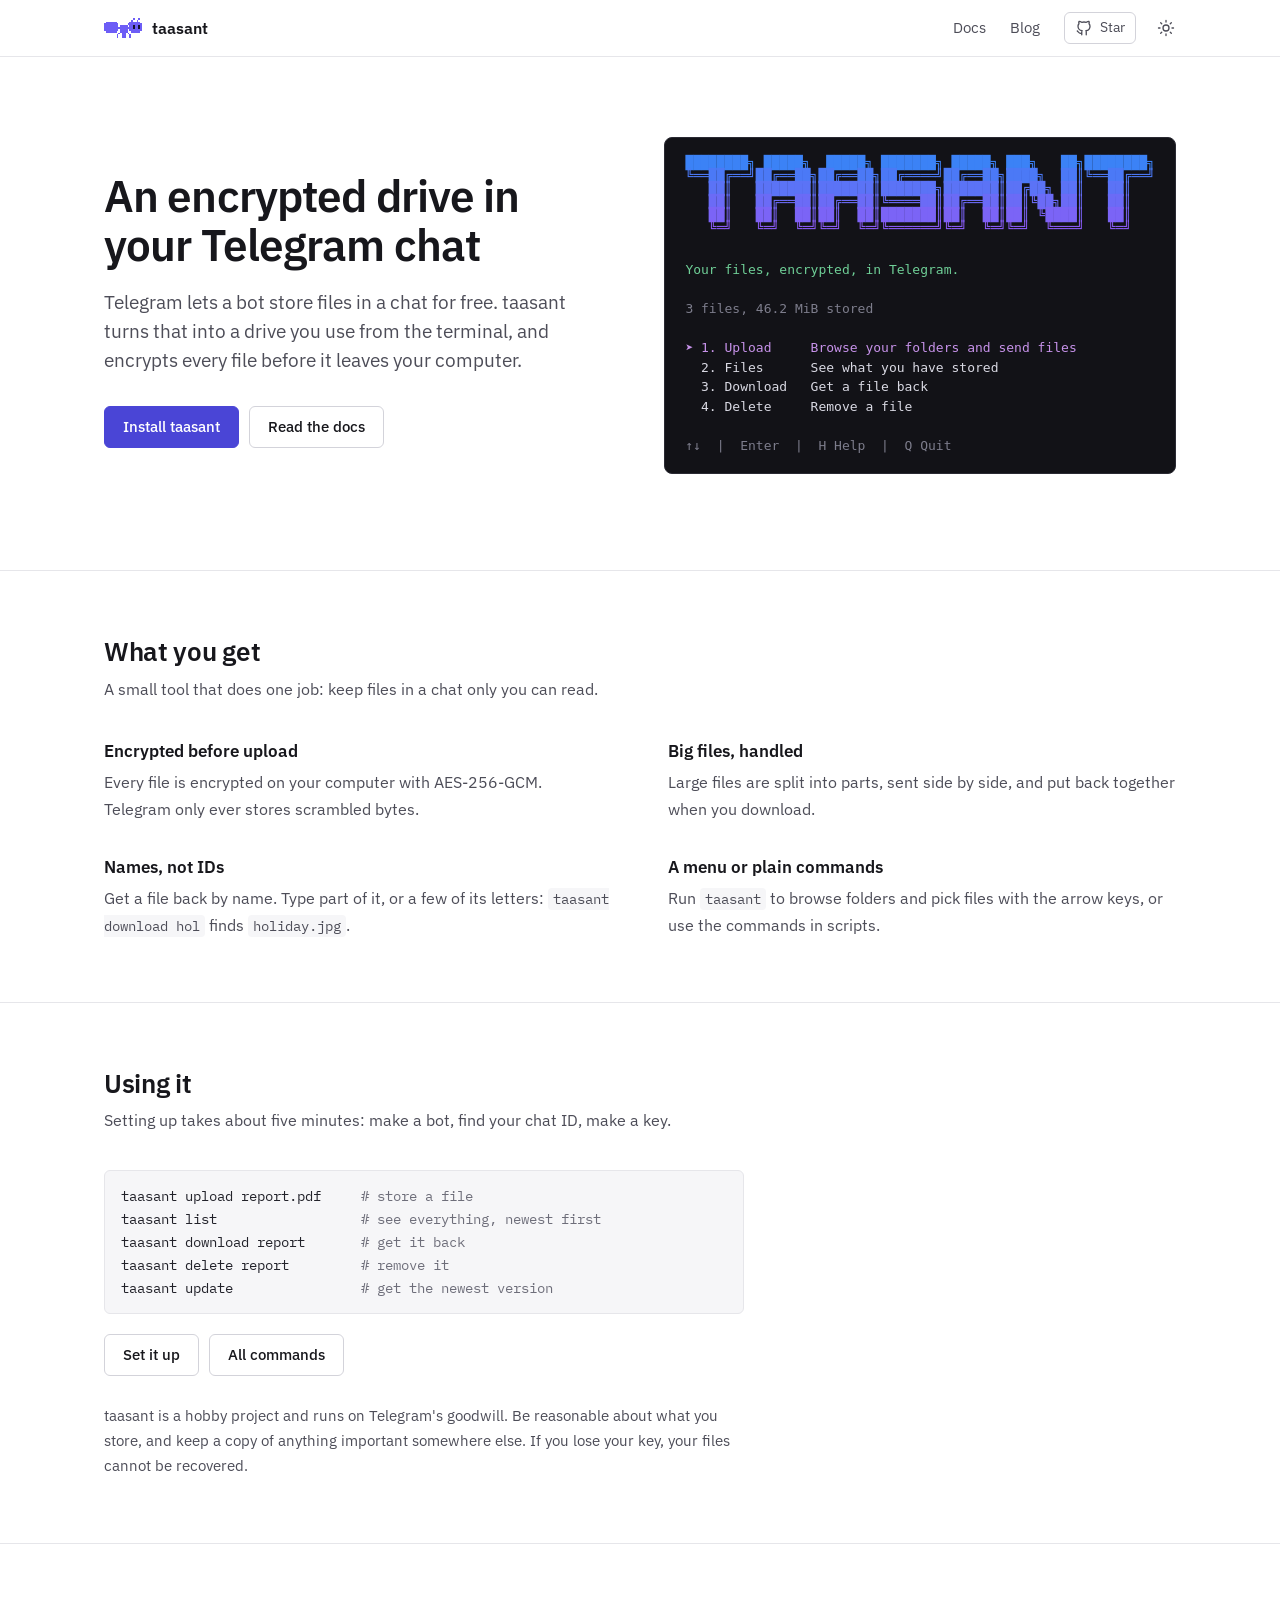
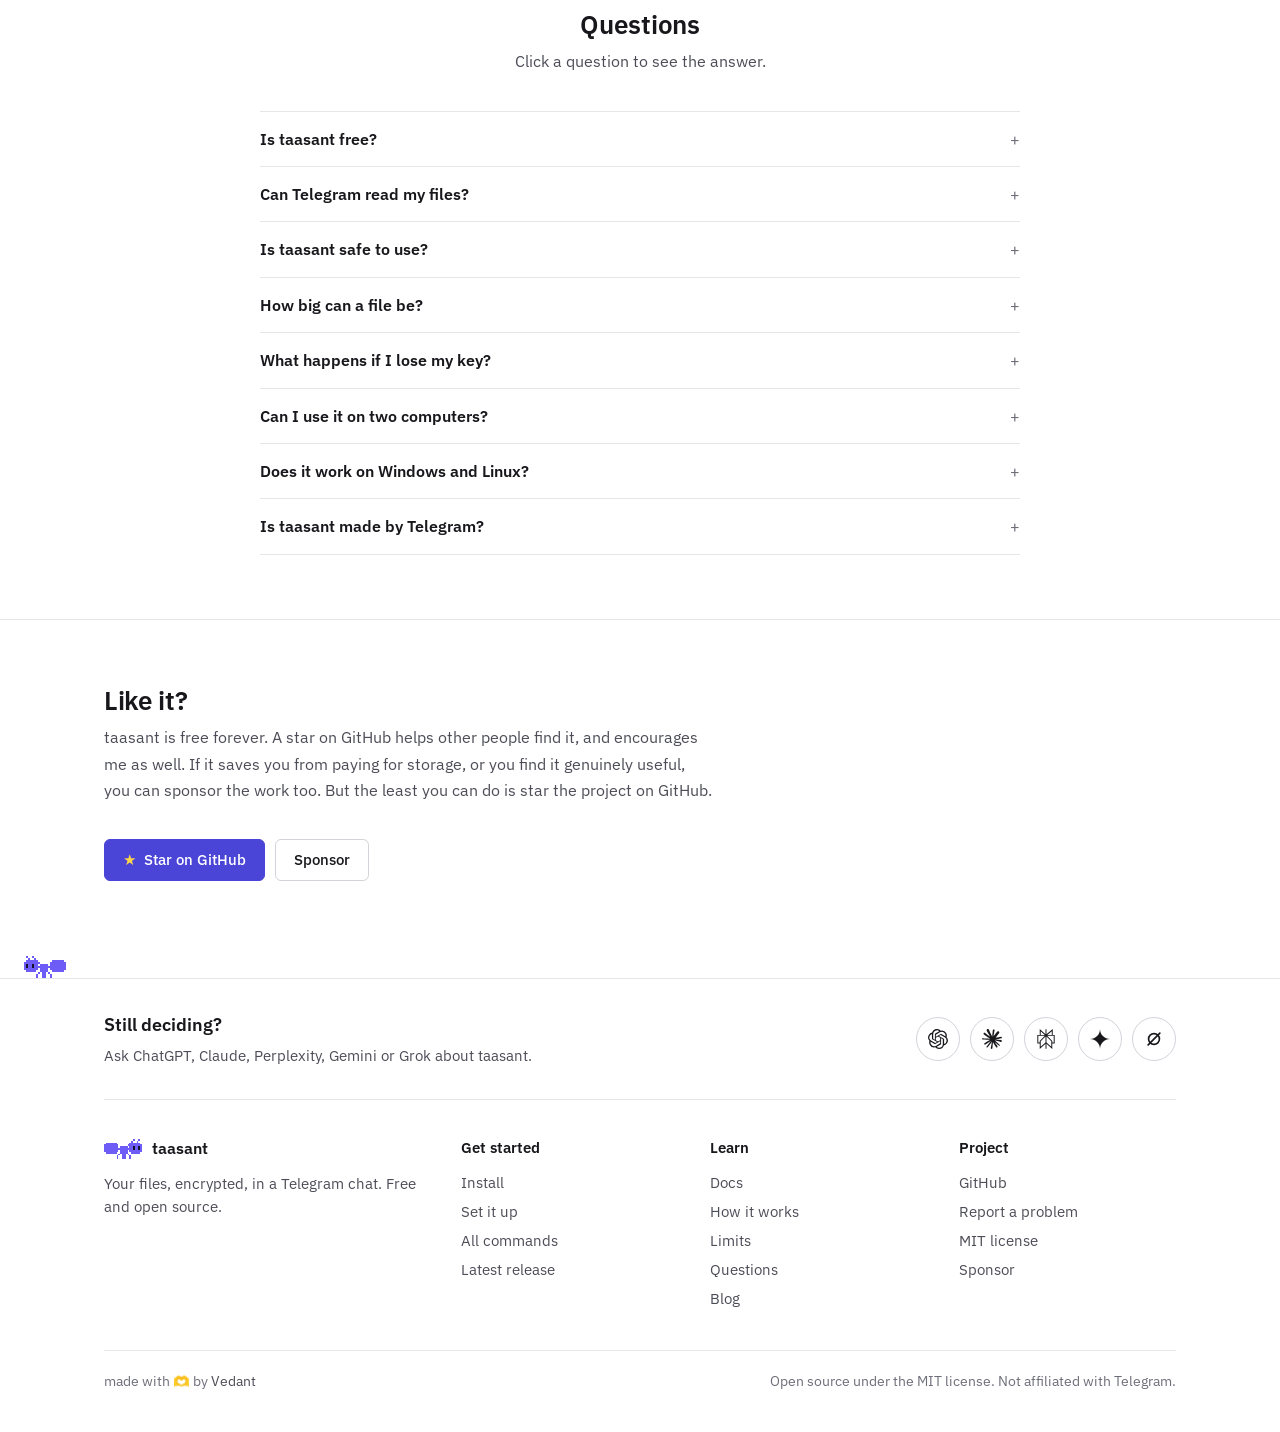
==== commit 690112ee: "Put less text on the landing page The questions fold up until one is clicked and sit in the middle o" ====
--- a/site/index.html
+++ b/site/index.html
@@ -183,13 +183,19 @@
   .sub { color: var(--fg-muted); margin: 0 0 36px; max-width: 38em; }
   h3 { font-size: 16.5px; font-weight: 600; margin: 0 0 4px; }
   .grid { display: grid; grid-template-columns: repeat(2, minmax(0, 1fr)); gap: 32px 56px; }
-  .grid p, .steps p { margin: 0; color: var(--fg-muted); }
-  .steps { display: grid; grid-template-columns: repeat(3, minmax(0, 1fr)); gap: 32px 40px; list-style: none; padding: 0; margin: 0; counter-reset: step; }
-  .steps li { counter-increment: step; }
-  .steps li::before { content: "0" counter(step); display: block; margin-bottom: 10px; font-family: var(--mono); font-size: 13.5px; color: var(--accent); }
+  .grid p { margin: 0; color: var(--fg-muted); }
   code { font-family: var(--mono); font-size: .875em; background: var(--bg-soft); padding: 2px 5px; border-radius: 4px; }
   .cmd { margin: 0 0 20px; padding: 14px 16px; max-width: 640px; overflow-x: auto; background: var(--code-bg); border: 1px solid var(--line); border-radius: var(--radius); font-family: var(--mono); font-size: 13.5px; line-height: 1.7; color: var(--code-fg); }
   .cmd .c { color: var(--code-dim); }
+  /* The questions show only their first line until one is clicked. */
+  #faq h2, #faq .sub { text-align: center; margin-left: auto; margin-right: auto; }
+  .faq { max-width: 760px; margin: 0 auto; border-top: 1px solid var(--line); }
+  .faq details { border-bottom: 1px solid var(--line); }
+  .faq summary { display: flex; justify-content: space-between; gap: 16px; padding: 14px 0; font-weight: 600; cursor: pointer; list-style: none; }
+  .faq summary::-webkit-details-marker { display: none; }
+  .faq summary::after { content: "+"; color: var(--fg-faint); font-weight: 400; }
+  .faq details[open] summary::after { content: "−"; }
+  .faq p { margin: 0 0 16px; color: var(--fg-muted); }
   .note { margin: 28px 0 0; max-width: 640px; color: var(--fg-muted); font-size: 15px; }
 
   @media (max-width: 1000px) {
@@ -203,7 +209,7 @@
     .lede { font-size: 17.5px; }
     section { padding: 48px 0; }
     h2 { font-size: 23px; }
-    .grid, .steps { grid-template-columns: minmax(0, 1fr); gap: 24px; }
+    .grid { grid-template-columns: minmax(0, 1fr); gap: 24px; }
     .term pre { padding: 14px; }
   }
 </style>
@@ -269,18 +275,6 @@
 
   <section>
     <div class="wrap">
-      <h2>How it works</h2>
-      <p class="sub">A bot can only download files up to 20 MB, so one big file becomes many small ones.</p>
-      <ol class="steps">
-        <li><h3>Split</h3><p>The file is read in parts that stay under Telegram's limit.</p></li>
-        <li><h3>Encrypt</h3><p>Each part is sealed with your key. A wrong key or a changed byte is detected.</p></li>
-        <li><h3>Send</h3><p>Each part goes out as its own message, followed by a small encrypted list of the parts.</p></li>
-      </ol>
-    </div>
-  </section>
-
-  <section>
-    <div class="wrap">
       <h2>Using it</h2>
       <p class="sub">Setting up takes about five minutes: make a bot, find your chat ID, make a key.</p>
 <pre class="cmd">taasant upload report.pdf     <span class="c"># store a file</span>
@@ -299,16 +293,16 @@
   <section id="faq">
     <div class="wrap">
       <h2>Questions</h2>
-      <p class="sub">The things people ask before they trust a tool with their files.</p>
-      <div class="grid">
-        <div><h3>Is taasant free?</h3><p>Yes. taasant is free and open source under the MIT license, and it uses the file storage Telegram gives every bot at no cost. There is no paid plan.</p></div>
-        <div><h3>Can Telegram read my files?</h3><p>No. Every file is encrypted on your computer with AES-256-GCM before it is uploaded, and the key never leaves your computer. Telegram stores scrambled parts, all named part.bin. It can see how many there are and how big they are, but not what is in them or what the files are called.</p></div>
-        <div><h3>Is taasant safe to use?</h3><p>It is a reasonable place for a second, encrypted copy of personal files. The encryption comes from Go's standard library and the source code is public. It has not had a professional security audit, and it depends on Telegram keeping the files, so do not make it the only copy of anything you cannot lose.</p></div>
-        <div><h3>How big can a file be?</h3><p>taasant sets no limit of its own. A Telegram bot can only download files up to 20 MB, so taasant cuts every file into 19 MiB parts and puts them back together on download. Very large files use a lot of memory while they download.</p></div>
-        <div><h3>What happens if I lose my key?</h3><p>The files are gone. The key is the only thing that can decrypt them, and nobody, including the author and Telegram, can recover it. Keep a copy in a password manager.</p></div>
-        <div><h3>Can I use it on two computers?</h3><p>Each computer keeps its own list of uploaded files, and the lists are not synced. With the same bot, chat and key on both, each one only sees the files it uploaded itself.</p></div>
-        <div><h3>Does it work on Windows and Linux?</h3><p>Yes. There are ready-made programs for macOS (Apple Silicon and Intel), Linux and Windows, and it can be built from source anywhere Go runs.</p></div>
-        <div><h3>Is taasant made by Telegram?</h3><p>No. taasant is an independent hobby project by Vedant Lavale. It talks to Telegram through the public Bot API.</p></div>
+      <p class="sub">Click a question to see the answer.</p>
+      <div class="faq">
+        <details><summary>Is taasant free?</summary><p>Yes. taasant is free and open source under the MIT license, and it uses the file storage Telegram gives every bot at no cost. There is no paid plan.</p></details>
+        <details><summary>Can Telegram read my files?</summary><p>No. Every file is encrypted on your computer with AES-256-GCM before it is uploaded, and the key never leaves your computer. Telegram stores scrambled parts, all named part.bin. It can see how many there are and how big they are, but not what is in them or what the files are called.</p></details>
+        <details><summary>Is taasant safe to use?</summary><p>It is a reasonable place for a second, encrypted copy of personal files. The encryption comes from Go's standard library and the source code is public. It has not had a professional security audit, and it depends on Telegram keeping the files, so do not make it the only copy of anything you cannot lose.</p></details>
+        <details><summary>How big can a file be?</summary><p>taasant sets no limit of its own. A Telegram bot can only download files up to 20 MB, so taasant cuts every file into 19 MiB parts and puts them back together on download. Very large files use a lot of memory while they download.</p></details>
+        <details><summary>What happens if I lose my key?</summary><p>The files are gone. The key is the only thing that can decrypt them, and nobody, including the author and Telegram, can recover it. Keep a copy in a password manager.</p></details>
+        <details><summary>Can I use it on two computers?</summary><p>Each computer keeps its own list of uploaded files, and the lists are not synced. With the same bot, chat and key on both, each one only sees the files it uploaded itself.</p></details>
+        <details><summary>Does it work on Windows and Linux?</summary><p>Yes. There are ready-made programs for macOS (Apple Silicon and Intel), Linux and Windows, and it can be built from source anywhere Go runs.</p></details>
+        <details><summary>Is taasant made by Telegram?</summary><p>No. taasant is an independent hobby project by Vedant Lavale. It talks to Telegram through the public Bot API.</p></details>
       </div>
     </div>
   </section>
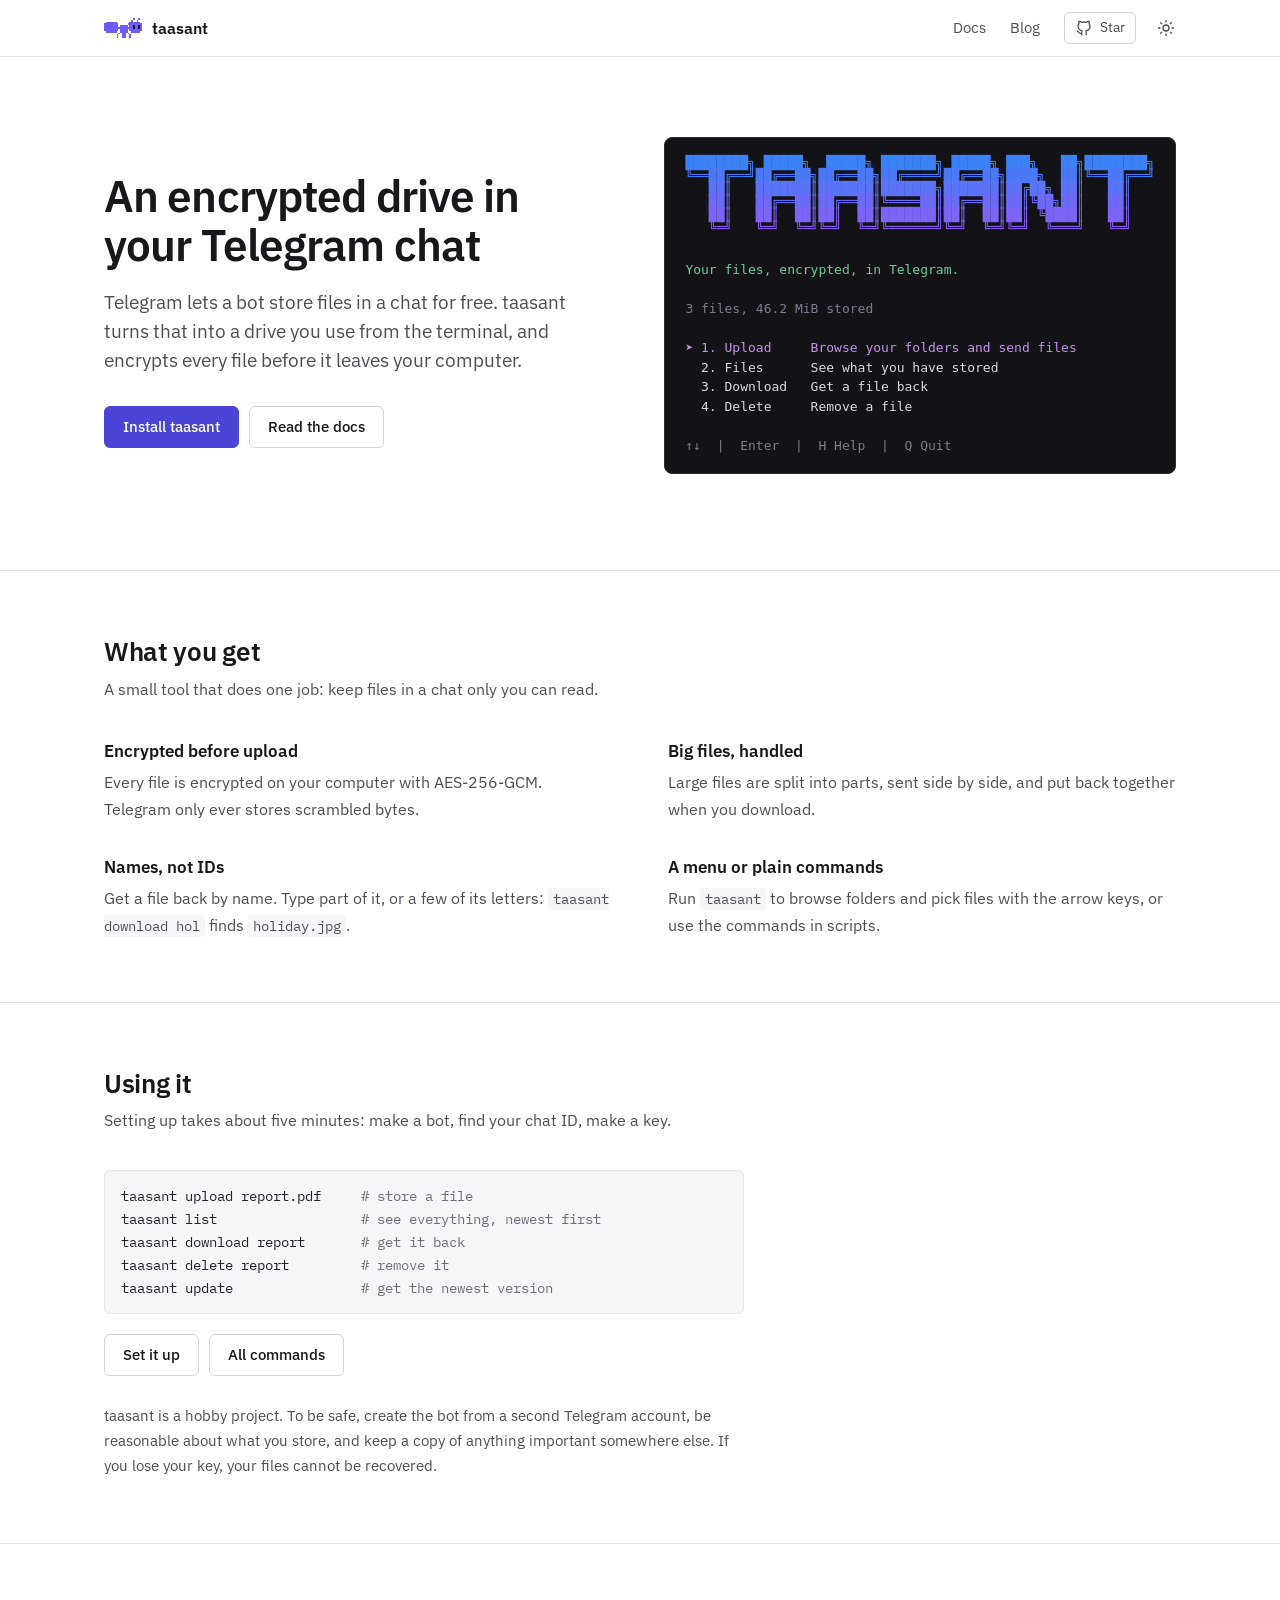
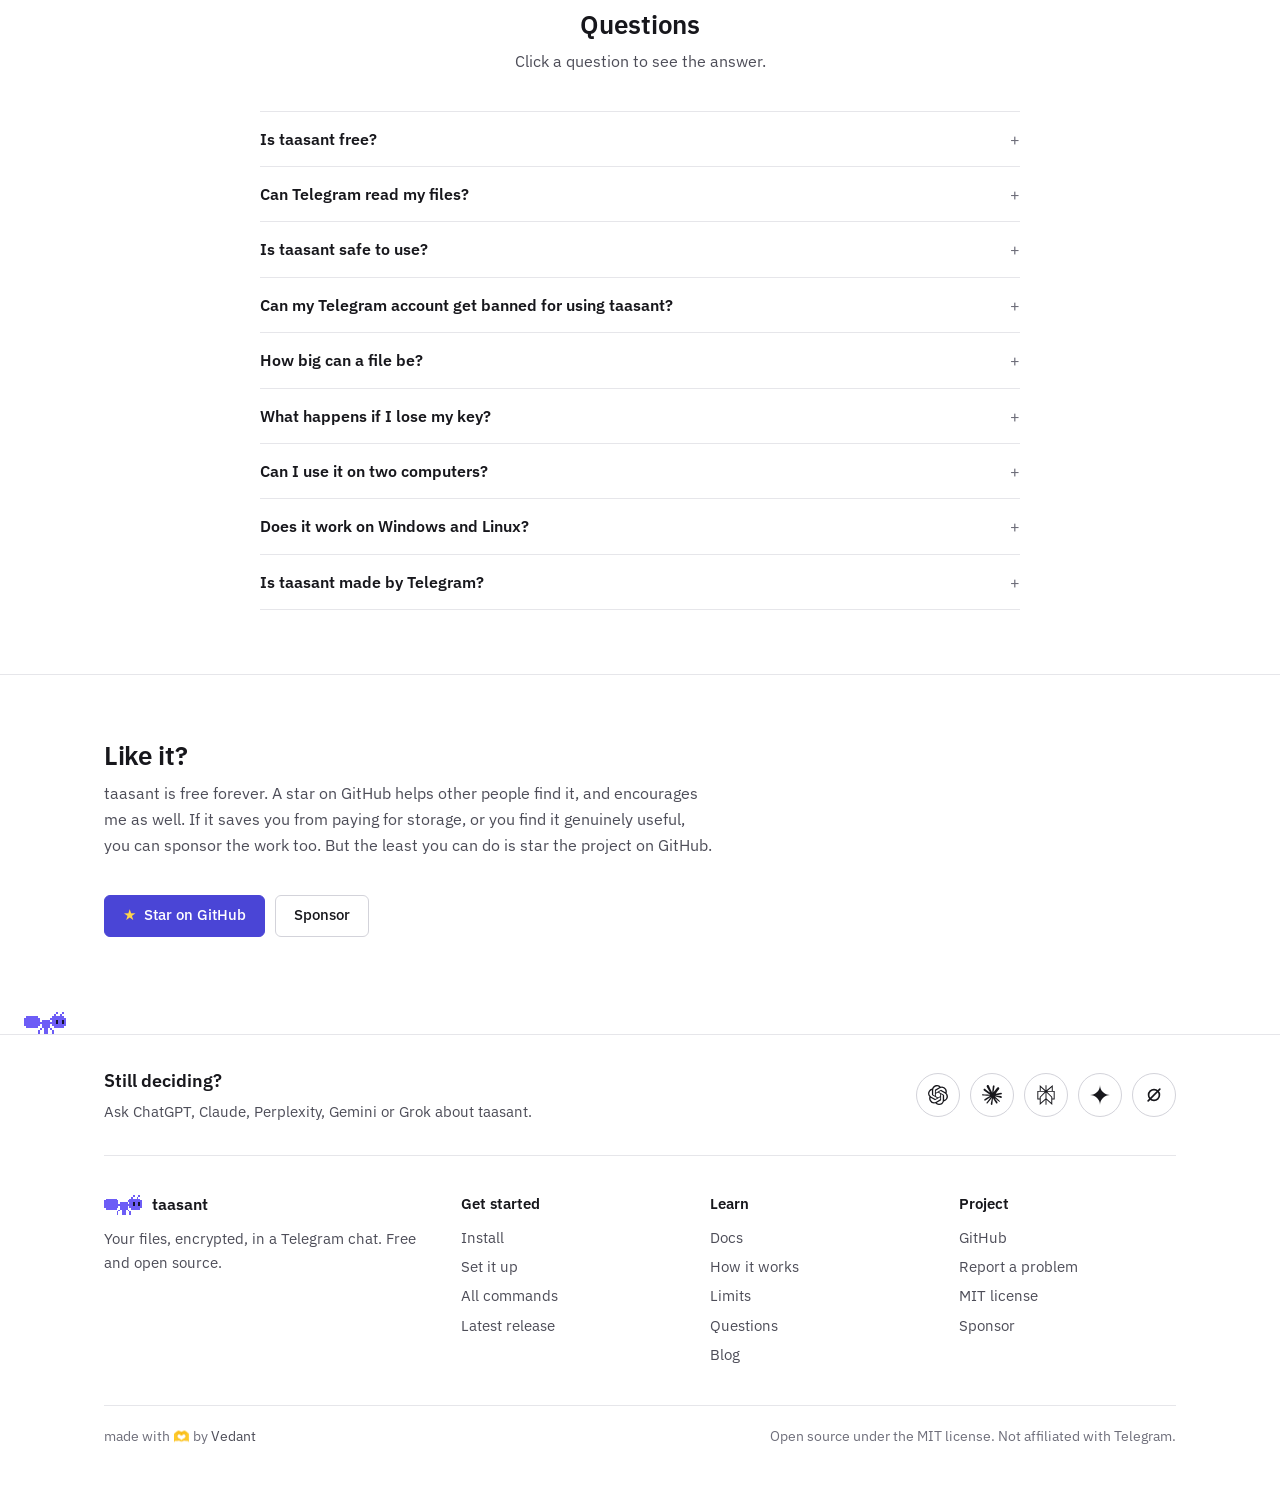
==== commit daed0768: "Update wording on the site and in the README" ====
--- a/site/index.html
+++ b/site/index.html
@@ -81,7 +81,15 @@
       "name": "Is taasant safe to use?",
       "acceptedAnswer": {
         "@type": "Answer",
-        "text": "It is a reasonable place for a second, encrypted copy of personal files. The encryption comes from Go's standard library and the source code is public. It has not had a professional security audit, and it depends on Telegram keeping the files, so do not make it the only copy of anything you cannot lose."
+        "text": "Your files are private: they are encrypted on your computer with Go's standard library, and the source code is public. The code has not had a professional security audit, and Telegram makes no promise to keep the files. To be safe, create the bot from a second Telegram account, and do not make it the only copy of anything you cannot lose."
+      }
+    },
+    {
+      "@type": "Question",
+      "name": "Can my Telegram account get banned for using taasant?",
+      "acceptedAnswer": {
+        "@type": "Answer",
+        "text": "taasant only works through a bot and never logs in to your own account. Telegram might restrict a bot that is used this way, so to be safe, create the bot from a second Telegram account."
       }
     },
     {
@@ -286,7 +294,7 @@
         <a class="btn" href="docs.html#setup">Set it up</a>
         <a class="btn" href="docs.html#usage">All commands</a>
       </div>
-      <p class="note">taasant is a hobby project and runs on Telegram's goodwill. Be reasonable about what you store, and keep a copy of anything important somewhere else. If you lose your key, your files cannot be recovered.</p>
+      <p class="note">taasant is a hobby project. To be safe, create the bot from a second Telegram account, be reasonable about what you store, and keep a copy of anything important somewhere else. If you lose your key, your files cannot be recovered.</p>
     </div>
   </section>
 
@@ -297,7 +305,8 @@
       <div class="faq">
         <details><summary>Is taasant free?</summary><p>Yes. taasant is free and open source under the MIT license, and it uses the file storage Telegram gives every bot at no cost. There is no paid plan.</p></details>
         <details><summary>Can Telegram read my files?</summary><p>No. Every file is encrypted on your computer with AES-256-GCM before it is uploaded, and the key never leaves your computer. Telegram stores scrambled parts, all named part.bin. It can see how many there are and how big they are, but not what is in them or what the files are called.</p></details>
-        <details><summary>Is taasant safe to use?</summary><p>It is a reasonable place for a second, encrypted copy of personal files. The encryption comes from Go's standard library and the source code is public. It has not had a professional security audit, and it depends on Telegram keeping the files, so do not make it the only copy of anything you cannot lose.</p></details>
+        <details><summary>Is taasant safe to use?</summary><p>Your files are private: they are encrypted on your computer with Go's standard library, and the source code is public. The code has not had a professional security audit, and Telegram makes no promise to keep the files. To be safe, create the bot from a second Telegram account, and do not make it the only copy of anything you cannot lose.</p></details>
+        <details><summary>Can my Telegram account get banned for using taasant?</summary><p>taasant only works through a bot and never logs in to your own account. Telegram might restrict a bot that is used this way, so to be safe, create the bot from a second Telegram account.</p></details>
         <details><summary>How big can a file be?</summary><p>taasant sets no limit of its own. A Telegram bot can only download files up to 20 MB, so taasant cuts every file into 19 MiB parts and puts them back together on download. Very large files use a lot of memory while they download.</p></details>
         <details><summary>What happens if I lose my key?</summary><p>The files are gone. The key is the only thing that can decrypt them, and nobody, including the author and Telegram, can recover it. Keep a copy in a password manager.</p></details>
         <details><summary>Can I use it on two computers?</summary><p>Each computer keeps its own list of uploaded files, and the lists are not synced. With the same bot, chat and key on both, each one only sees the files it uploaded itself.</p></details>
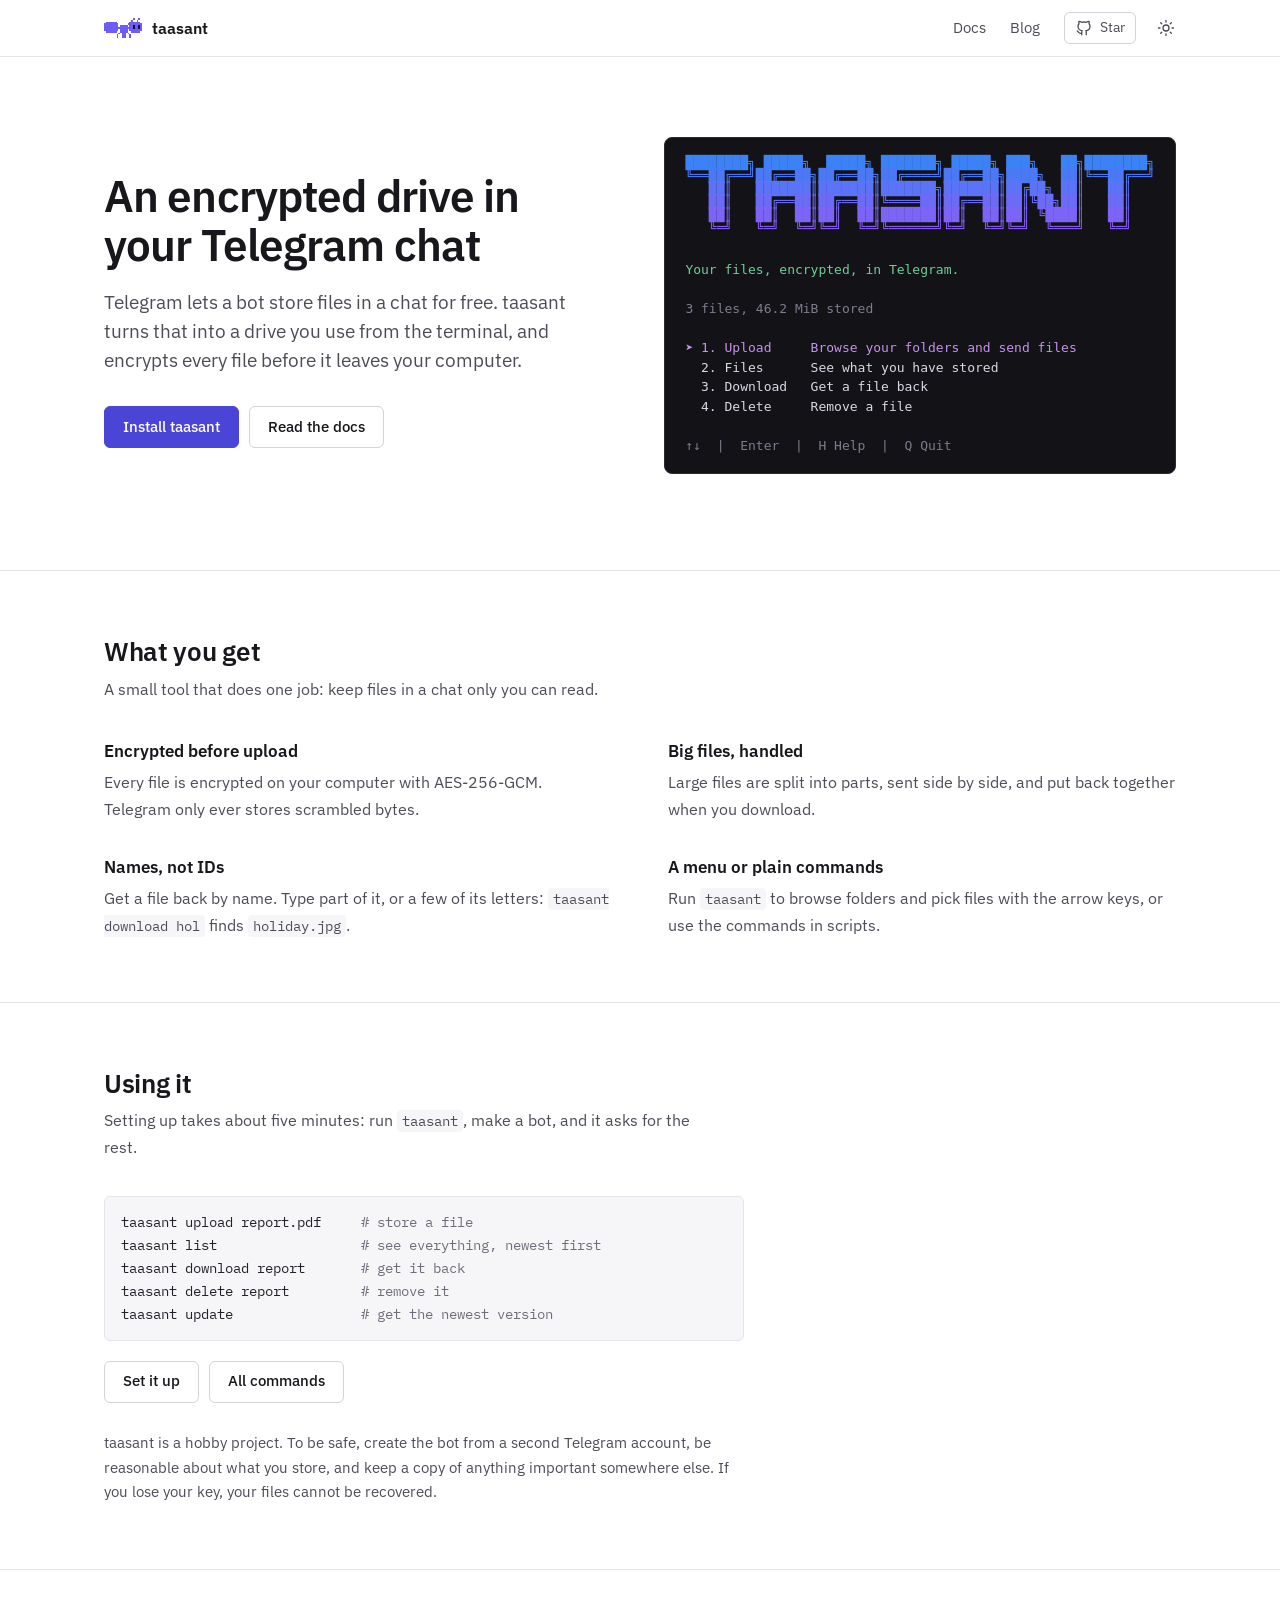
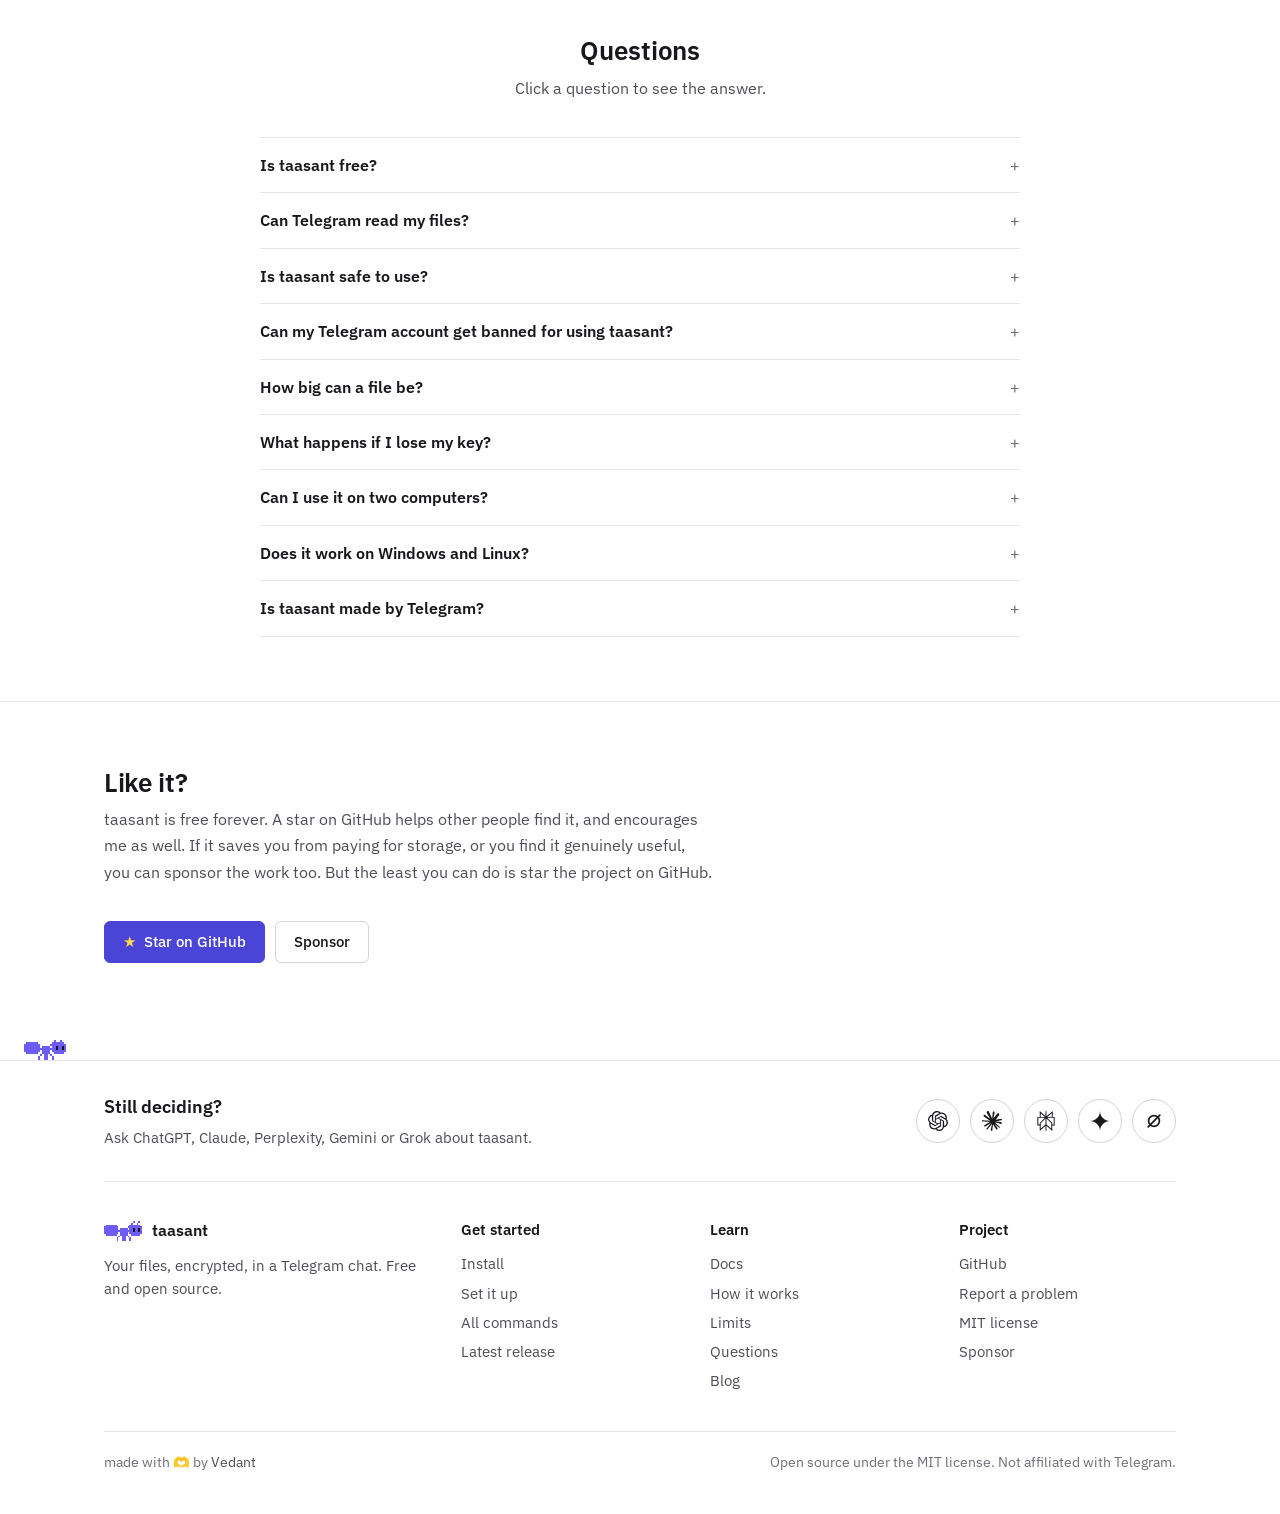
==== commit 79175b99: "Set taasant up on the first start, before the menu opens Plain taasant used to open the menu with no" ====
--- a/site/index.html
+++ b/site/index.html
@@ -284,7 +284,7 @@
   <section>
     <div class="wrap">
       <h2>Using it</h2>
-      <p class="sub">Setting up takes about five minutes: make a bot, find your chat ID, make a key.</p>
+      <p class="sub">Setting up takes about five minutes: run <code>taasant</code>, make a bot, and it asks for the rest.</p>
 <pre class="cmd">taasant upload report.pdf     <span class="c"># store a file</span>
 taasant list                  <span class="c"># see everything, newest first</span>
 taasant download report       <span class="c"># get it back</span>
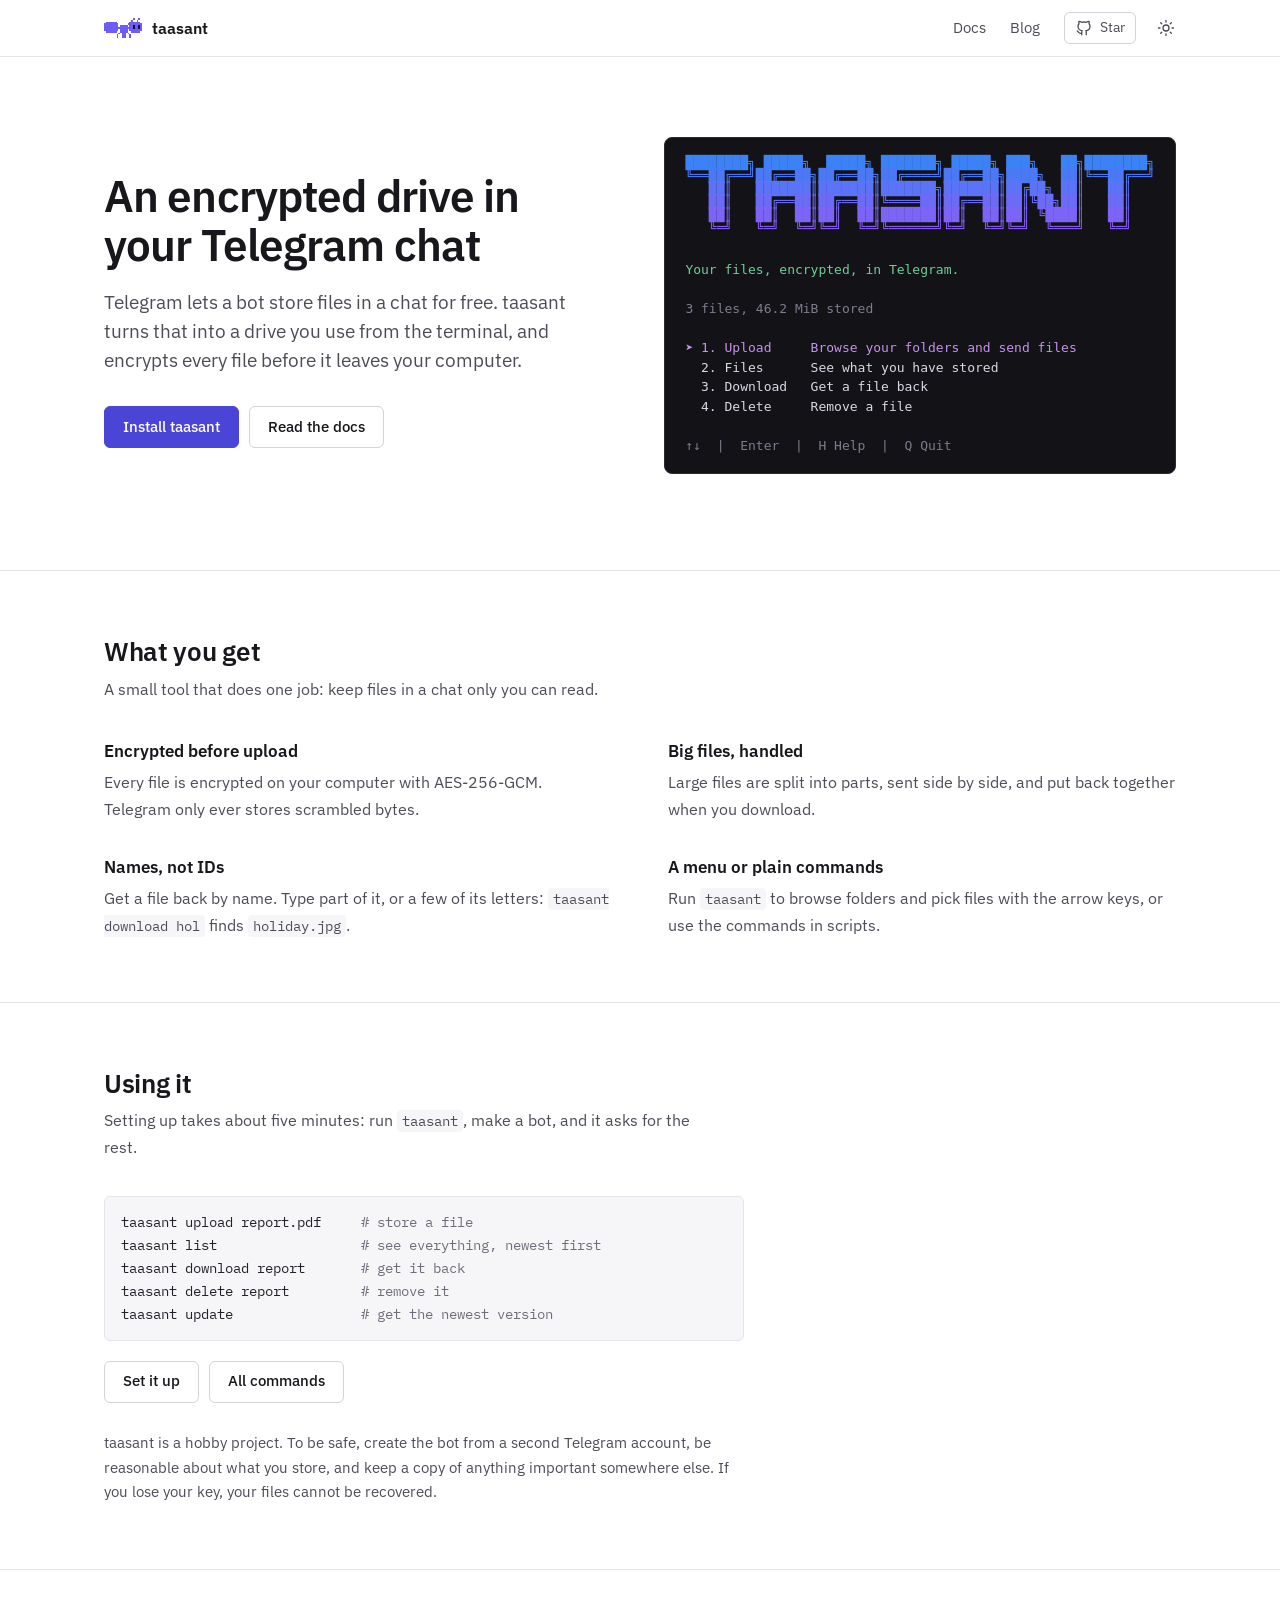
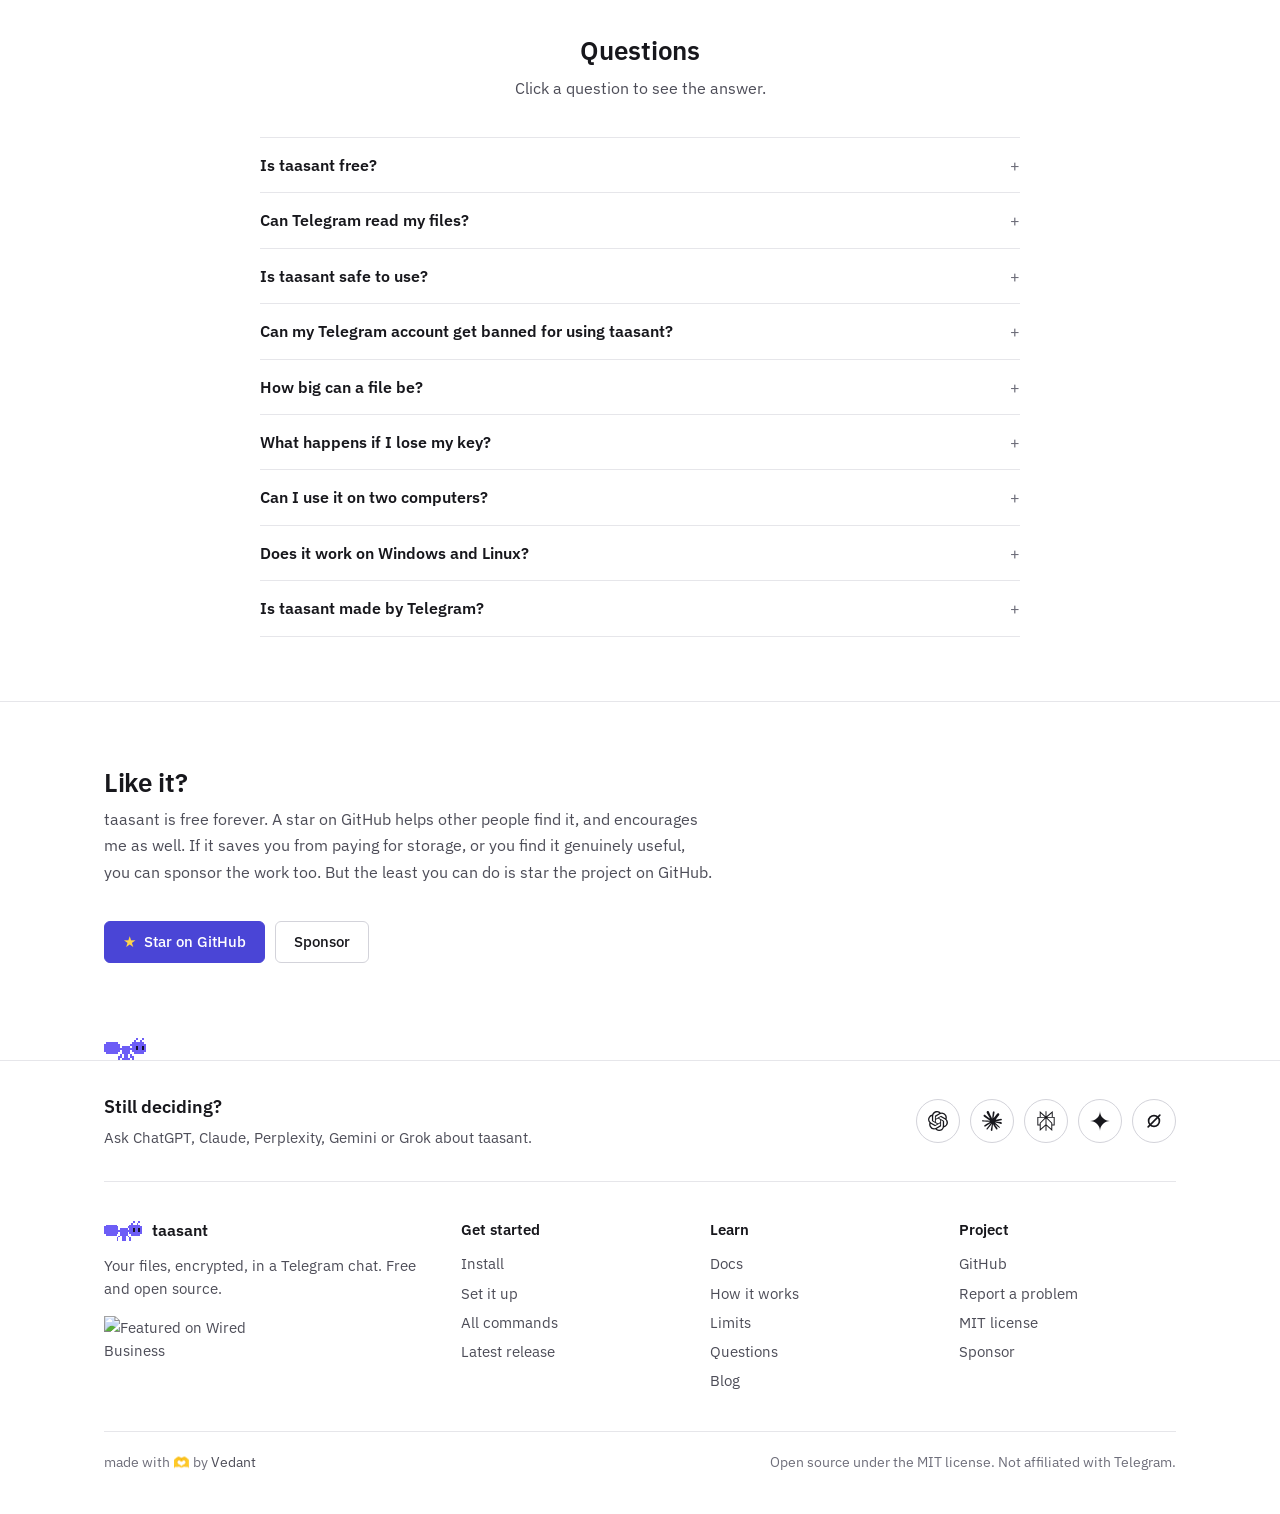
==== commit 1846d364: "Show the Featured on Wired Business badge in the footer" ====
--- a/site/index.html
+++ b/site/index.html
@@ -349,6 +349,10 @@
       <div class="foot-about">
         <a class="foot-brand" href="index.html"><img src="logo.svg" alt="" width="38" height="20">taasant</a>
         <p>Your files, encrypted, in a Telegram chat. Free and open source.</p>
+        <a class="featured" href="https://wired.business" target="_blank" rel="noopener">
+          <img class="on-light" src="https://wired.business/badge0-light.svg" alt="Featured on Wired Business" width="200" height="54" loading="lazy">
+          <img class="on-dark" src="https://wired.business/badge0-dark.svg" alt="Featured on Wired Business" width="200" height="54" loading="lazy">
+        </a>
       </div>
       <nav aria-label="Get started">
         <p class="foot-h">Get started</p>
--- a/site/theme.css
+++ b/site/theme.css
@@ -131,3 +131,15 @@
   .foot-cols { grid-template-columns: 1fr 1fr; }
   .foot-about { grid-column: 1 / -1; }
 }
+
+/* The "featured on" badge in the footer. It comes in two colours, and the
+   one that fits the theme is shown. */
+.featured { display: inline-block; margin-top: 16px; }
+.featured img { display: block; width: 160px; height: auto; }
+.on-dark { display: none !important; }
+:root[data-theme="dark"] .on-light { display: none !important; }
+:root[data-theme="dark"] .on-dark { display: block !important; }
+@media (prefers-color-scheme: dark) {
+  :root:not([data-theme="light"]) .on-light { display: none !important; }
+  :root:not([data-theme="light"]) .on-dark { display: block !important; }
+}
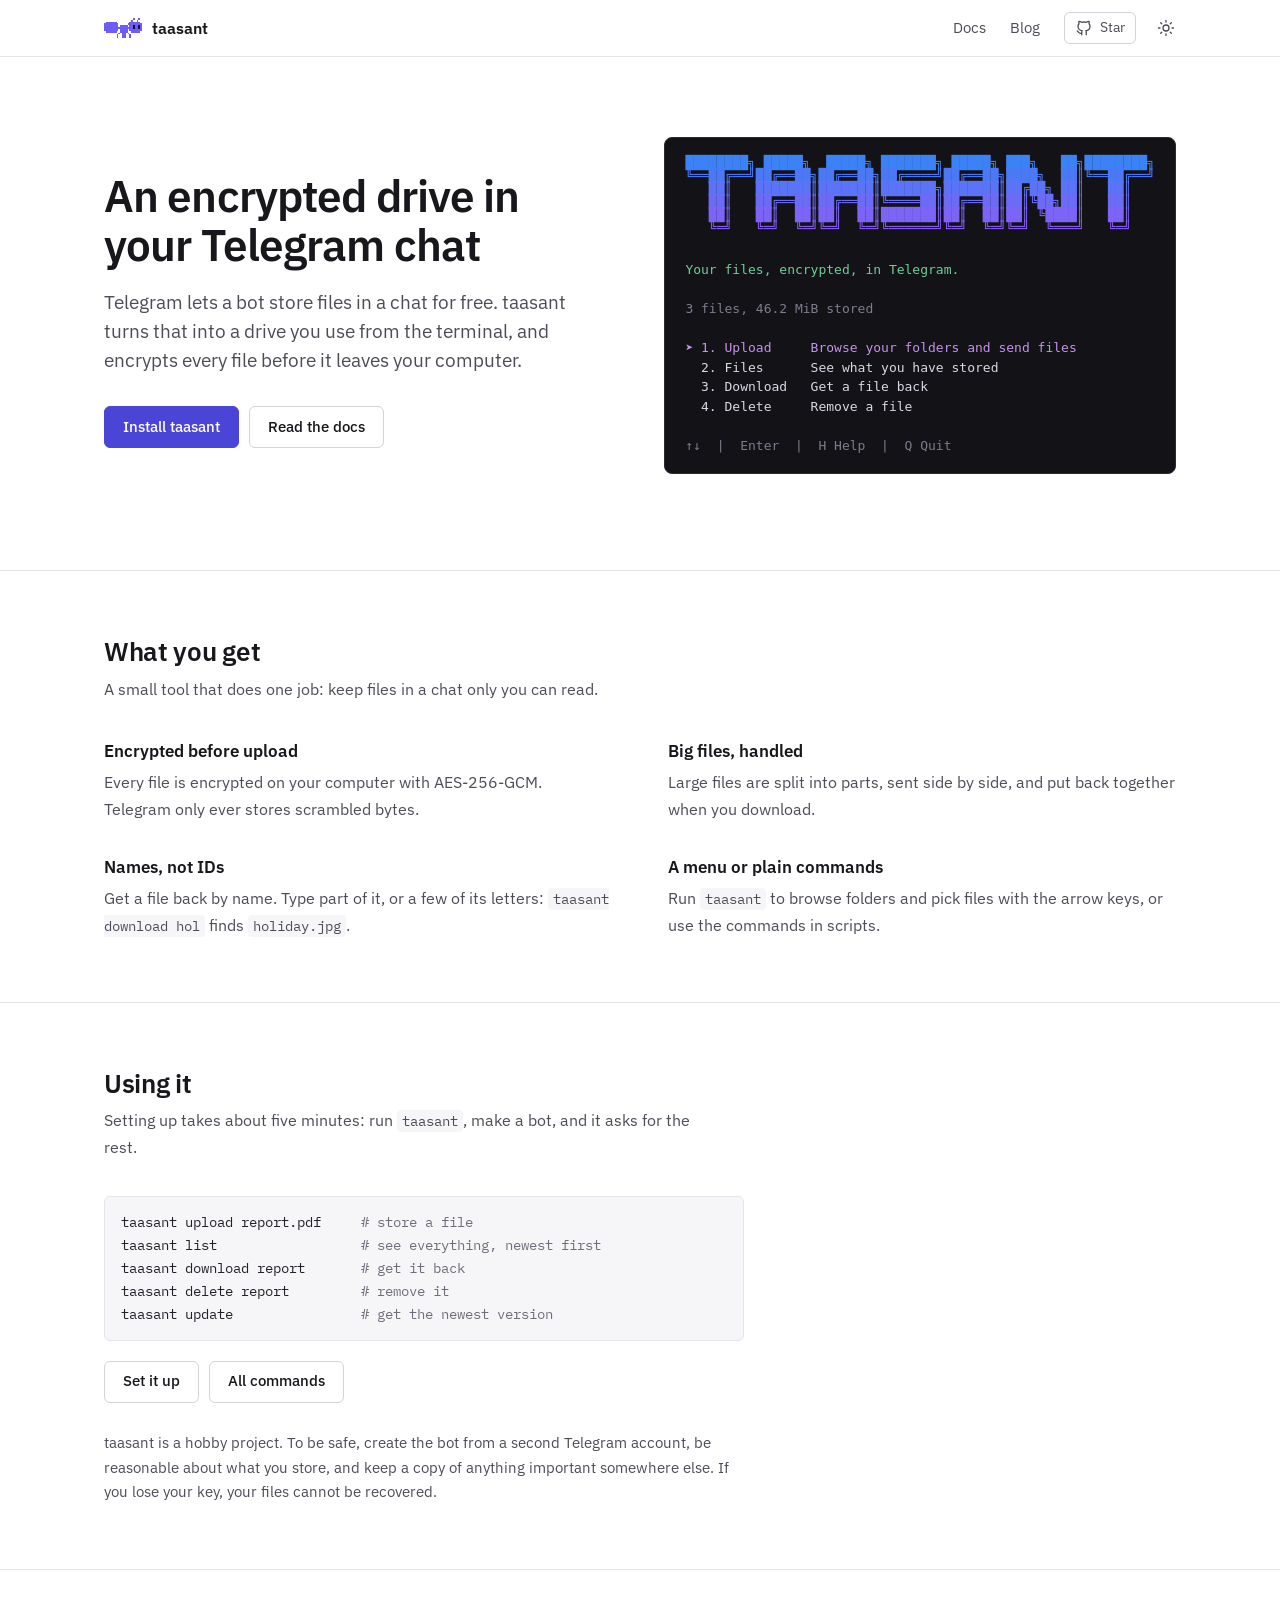
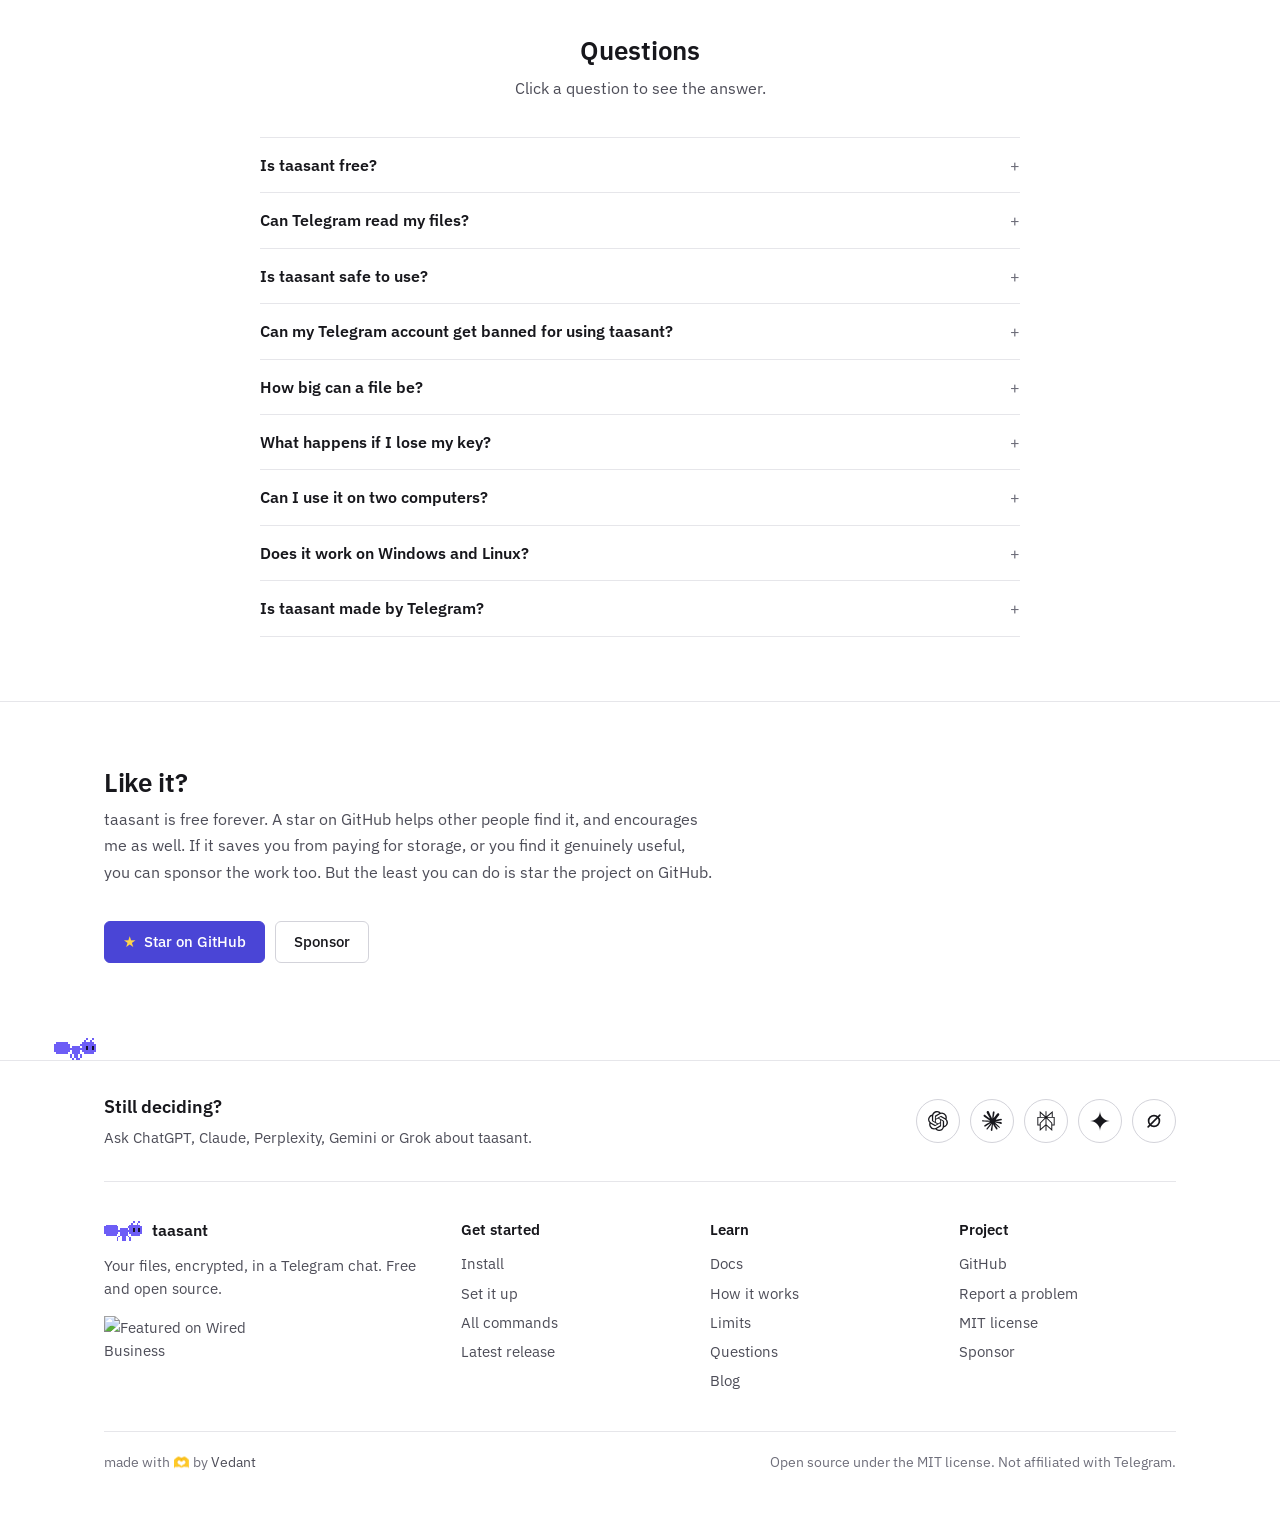
==== commit 75626836: "Say that the Mac app and the Finder drive are macOS only, and how to install them" ====
--- a/site/index.html
+++ b/site/index.html
@@ -121,7 +121,7 @@
       "name": "Does it work on Windows and Linux?",
       "acceptedAnswer": {
         "@type": "Answer",
-        "text": "Yes. There are ready-made programs for macOS (Apple Silicon and Intel), Linux and Windows, and it can be built from source anywhere Go runs."
+        "text": "Yes. There are ready-made programs for macOS (Apple Silicon and Intel), Linux and Windows, and it can be built from source anywhere Go runs. The Mac app and the drive in Finder are macOS only for now."
       }
     },
     {
@@ -310,7 +310,7 @@
         <details><summary>How big can a file be?</summary><p>taasant sets no limit of its own. A Telegram bot can only download files up to 20 MB, so taasant cuts every file into 19 MiB parts and puts them back together on download. Very large files use a lot of memory while they download.</p></details>
         <details><summary>What happens if I lose my key?</summary><p>The files are gone. The key is the only thing that can decrypt them, and nobody, including the author and Telegram, can recover it. Keep a copy in a password manager.</p></details>
         <details><summary>Can I use it on two computers?</summary><p>Each computer keeps its own list of uploaded files, and the lists are not synced. With the same bot, chat and key on both, each one only sees the files it uploaded itself.</p></details>
-        <details><summary>Does it work on Windows and Linux?</summary><p>Yes. There are ready-made programs for macOS (Apple Silicon and Intel), Linux and Windows, and it can be built from source anywhere Go runs.</p></details>
+        <details><summary>Does it work on Windows and Linux?</summary><p>Yes. There are ready-made programs for macOS (Apple Silicon and Intel), Linux and Windows, and it can be built from source anywhere Go runs. The Mac app and the drive in Finder are macOS only for now.</p></details>
         <details><summary>Is taasant made by Telegram?</summary><p>No. taasant is an independent hobby project by Vedant Lavale. It talks to Telegram through the public Bot API.</p></details>
       </div>
     </div>
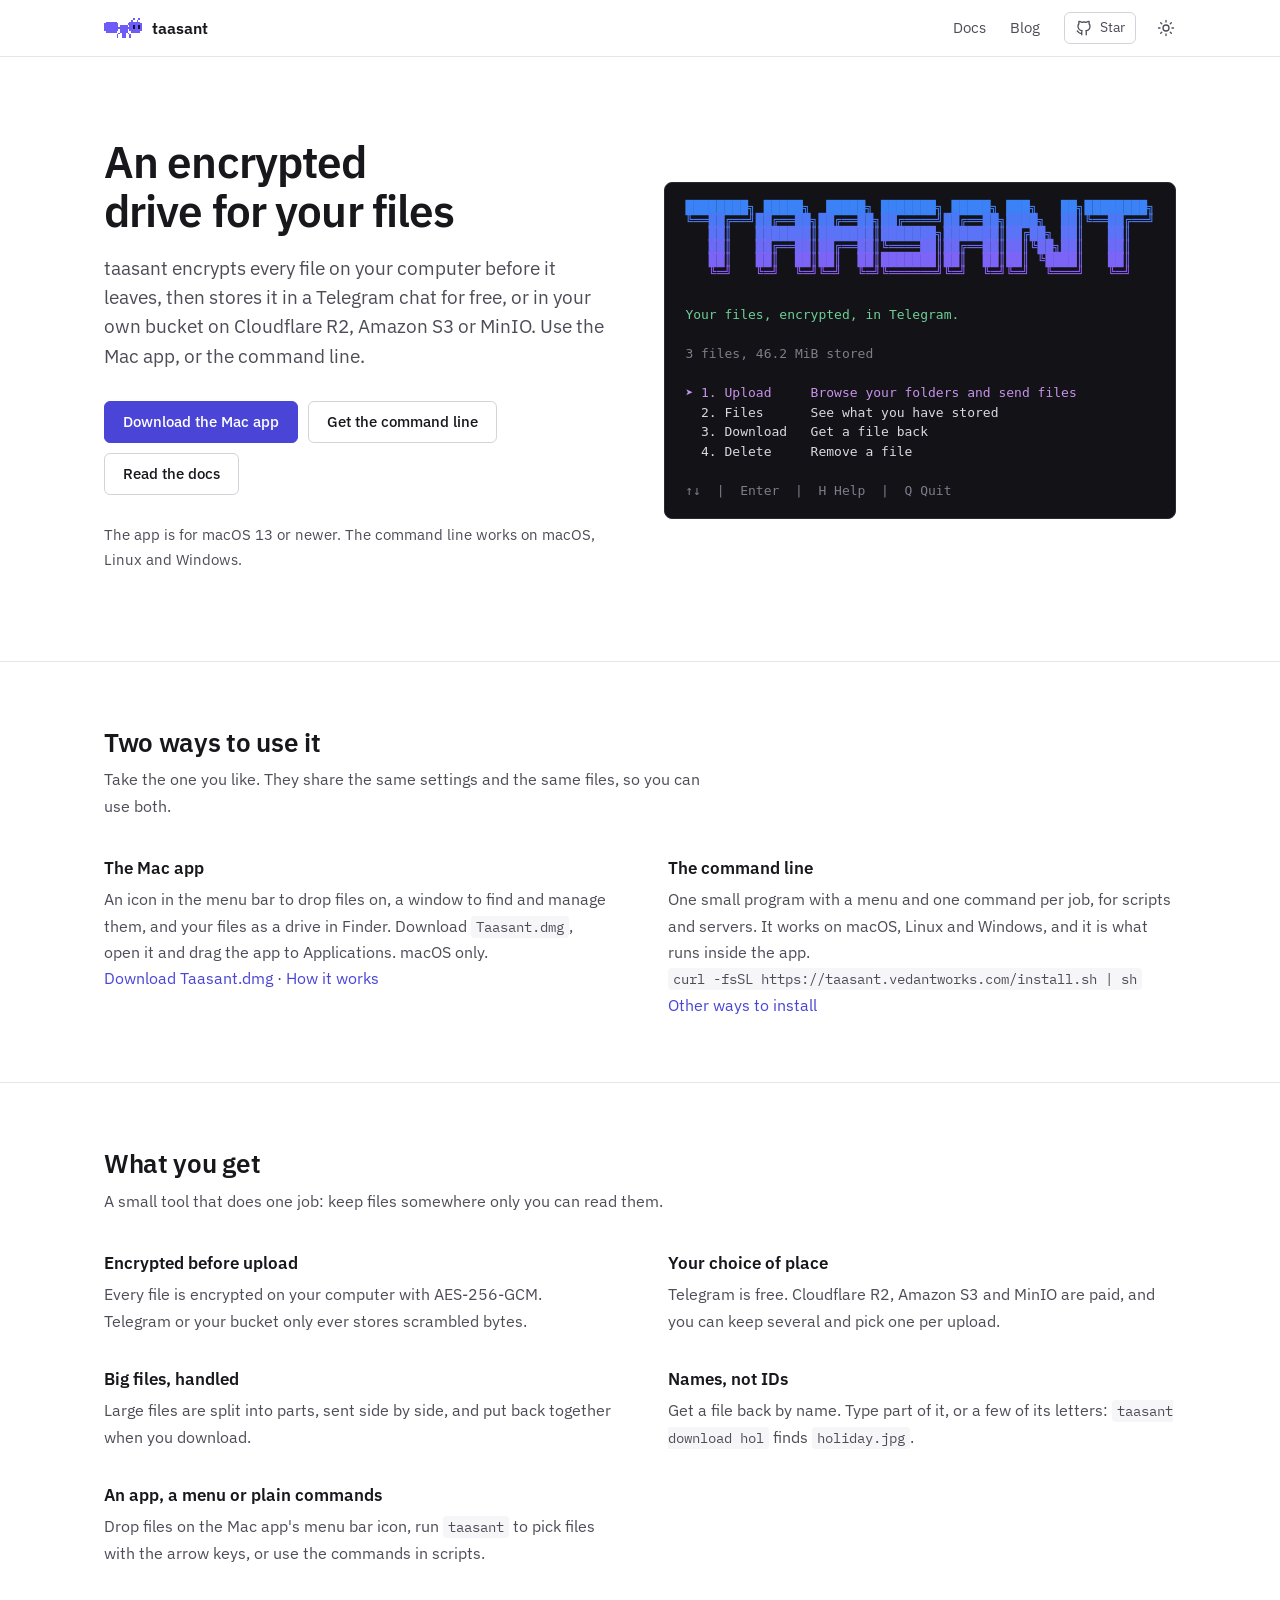
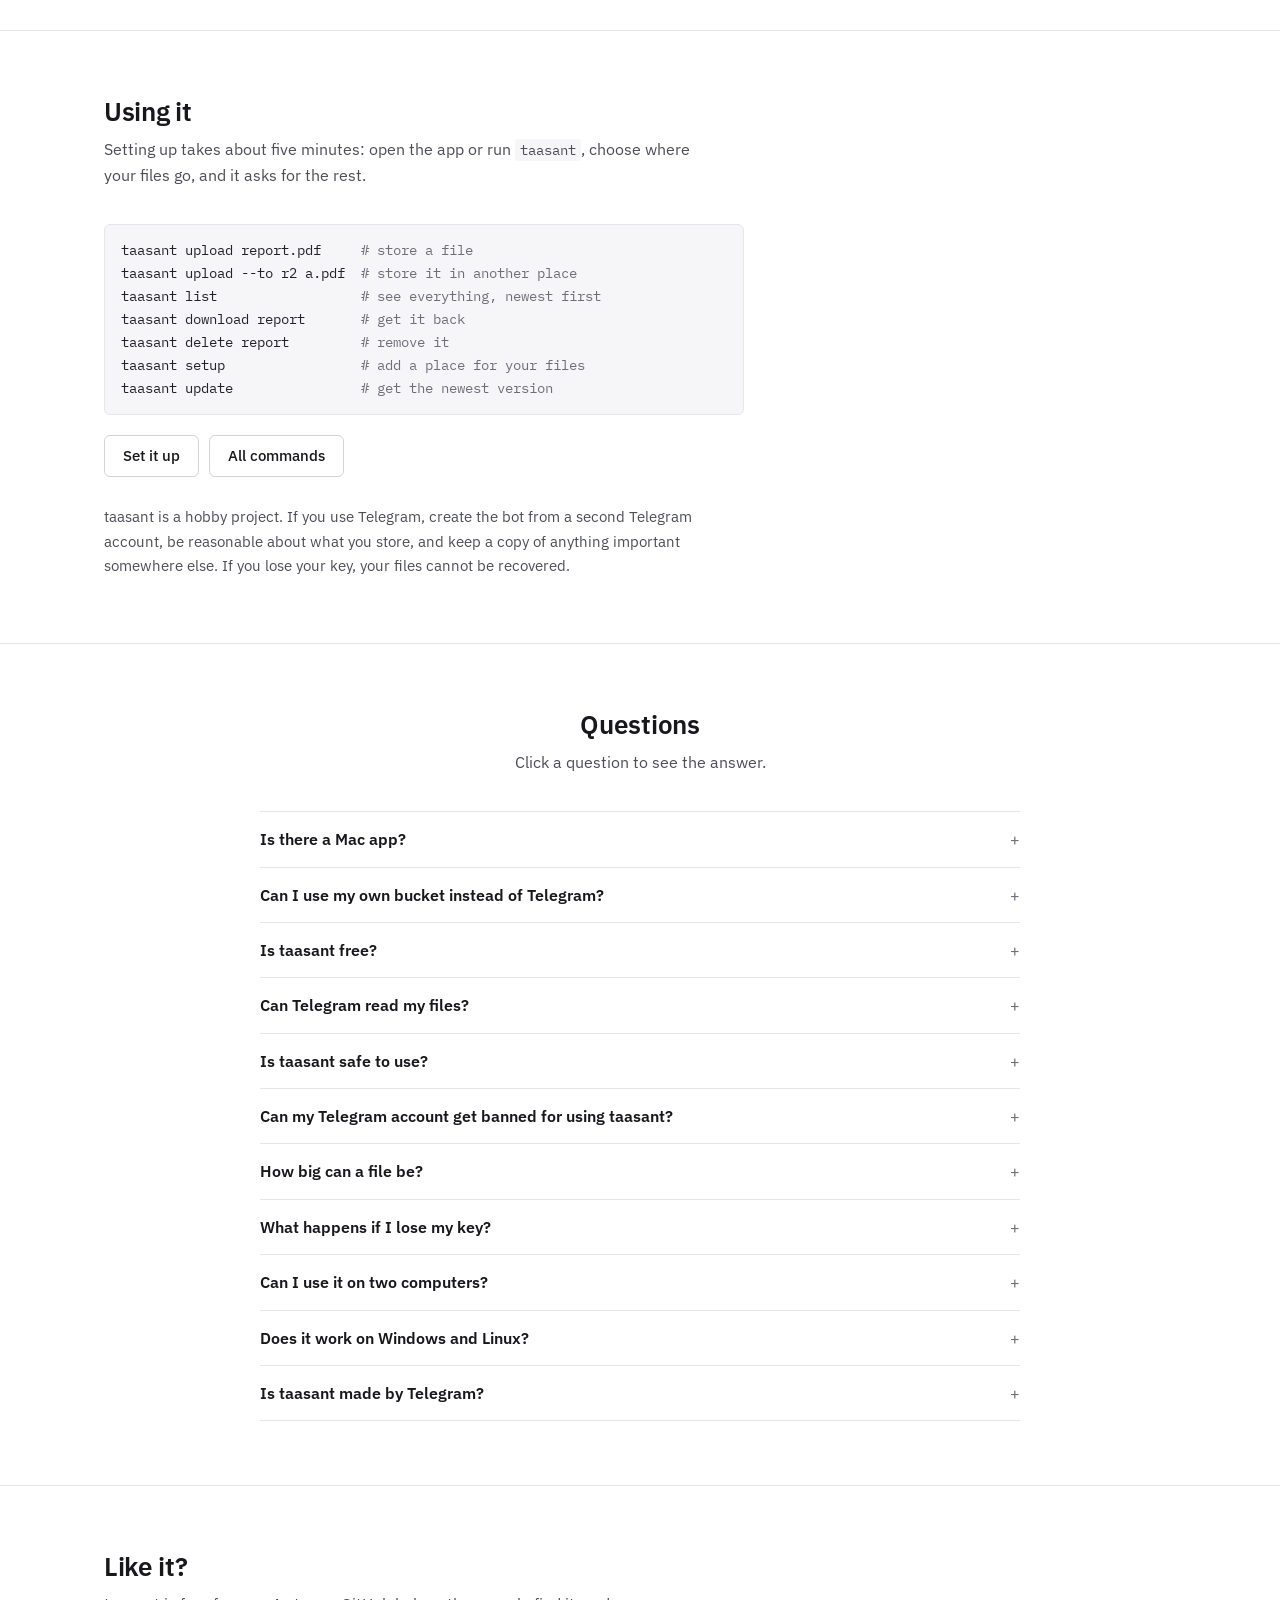
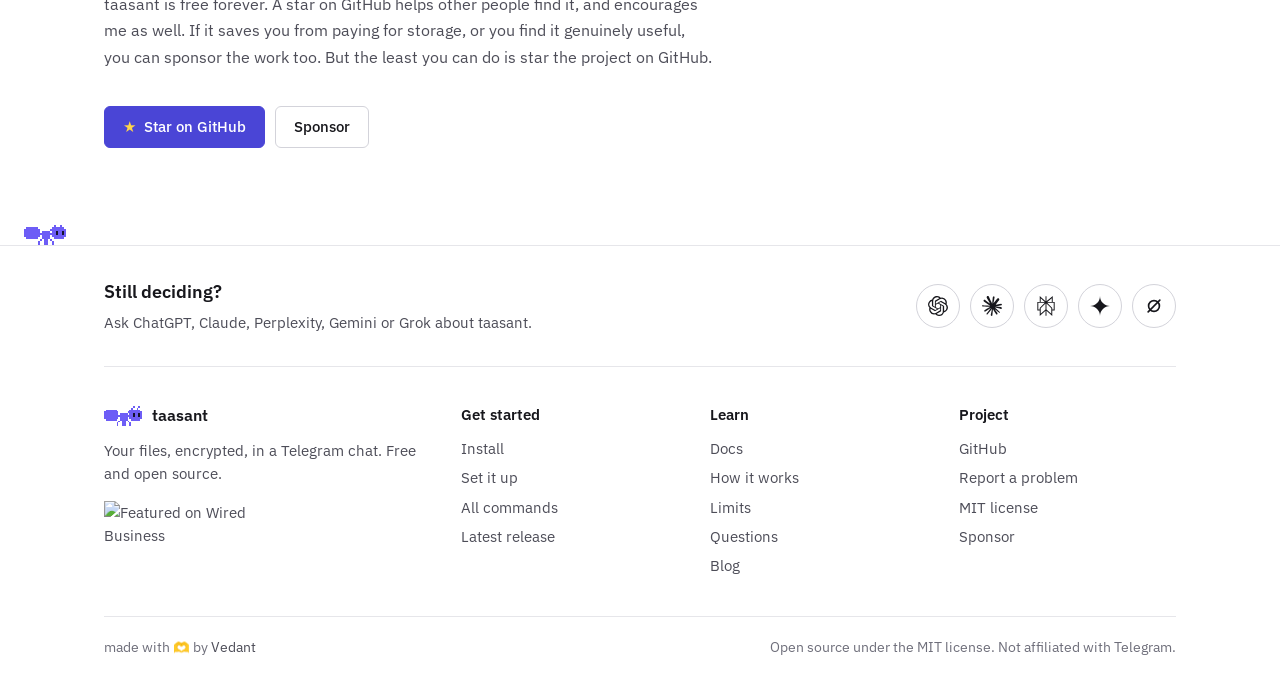
==== commit 8be7fb8b: "Present the Mac app and the command line as two choices, everywhere The README, the landing page, th" ====
--- a/site/index.html
+++ b/site/index.html
@@ -3,13 +3,13 @@
 <head>
 <meta charset="utf-8">
 <meta name="viewport" content="width=device-width, initial-scale=1">
-<title>taasant: free encrypted file storage in a Telegram chat</title>
-<meta name="description" content="taasant is a free, open source command line tool that keeps your files in a Telegram chat, encrypted on your computer with AES-256-GCM before they are uploaded.">
+<title>taasant: encrypted file storage in Telegram or your own bucket</title>
+<meta name="description" content="taasant is a free, open source Mac app and command line tool that keeps your files encrypted on your computer and stores them in a Telegram chat, or in your own Cloudflare R2, Amazon S3 or MinIO bucket with AES-256-GCM before they are uploaded.">
 <link rel="canonical" href="https://taasant.vedantworks.com/">
 <meta property="og:type" content="website">
 <meta property="og:site_name" content="taasant">
-<meta property="og:title" content="taasant: free encrypted file storage in a Telegram chat">
-<meta property="og:description" content="taasant is a free, open source command line tool that keeps your files in a Telegram chat, encrypted on your computer with AES-256-GCM before they are uploaded.">
+<meta property="og:title" content="taasant: encrypted file storage in Telegram or your own bucket">
+<meta property="og:description" content="taasant is a free, open source Mac app and command line tool that keeps your files encrypted on your computer and stores them in a Telegram chat, or in your own Cloudflare R2, Amazon S3 or MinIO bucket with AES-256-GCM before they are uploaded.">
 <meta property="og:url" content="https://taasant.vedantworks.com/">
 <meta property="og:image" content="https://taasant.vedantworks.com/og.png">
 <meta name="twitter:card" content="summary_large_image">
@@ -36,7 +36,7 @@
   "@context": "https://schema.org",
   "@type": "SoftwareApplication",
   "name": "taasant",
-  "description": "taasant is a free, open source command line tool that keeps your files in a Telegram chat, encrypted on your computer with AES-256-GCM before they are uploaded.",
+  "description": "taasant is a free, open source Mac app and command line tool that keeps your files encrypted on your computer and stores them in a Telegram chat, or in your own Cloudflare R2, Amazon S3 or MinIO bucket with AES-256-GCM before they are uploaded.",
   "url": "https://taasant.vedantworks.com/",
   "applicationCategory": "UtilitiesApplication",
   "operatingSystem": "macOS, Linux, Windows",
@@ -62,10 +62,26 @@
   "mainEntity": [
     {
       "@type": "Question",
+      "name": "Is there a Mac app?",
+      "acceptedAnswer": {
+        "@type": "Answer",
+        "text": "Yes. Download Taasant.dmg, open it and drag the app to Applications. It puts an icon in the menu bar to drop files on, a window to manage them, and your files as a drive in Finder. It is for macOS 13 or newer, and it has the command-line program inside it. You can use the app, the command line, or both."
+      }
+    },
+    {
+      "@type": "Question",
+      "name": "Can I use my own bucket instead of Telegram?",
+      "acceptedAnswer": {
+        "@type": "Answer",
+        "text": "Yes. taasant works with Cloudflare R2, Amazon S3, MinIO and any service with an S3 address. Files are encrypted on your computer first, as with Telegram. You can keep several places and choose one for each upload."
+      }
+    },
+    {
+      "@type": "Question",
       "name": "Is taasant free?",
       "acceptedAnswer": {
         "@type": "Answer",
-        "text": "Yes. taasant is free and open source under the MIT license, and it uses the file storage Telegram gives every bot at no cost. There is no paid plan."
+        "text": "Yes. taasant is free and open source under the MIT license. With Telegram, it uses the file storage Telegram gives every bot at no cost. If you choose your own bucket on Cloudflare R2, Amazon S3 or MinIO, that storage is billed by its provider, not by taasant. There is no paid plan."
       }
     },
     {
@@ -97,7 +113,7 @@
       "name": "How big can a file be?",
       "acceptedAnswer": {
         "@type": "Answer",
-        "text": "taasant sets no limit of its own. A Telegram bot can only download files up to 20 MB, so taasant cuts every file into 19 MiB parts and puts them back together on download. Very large files use a lot of memory while they download."
+        "text": "taasant sets no limit of its own for Telegram: a bot can only download files up to 20 MB, so taasant cuts every file into 19 MiB parts and puts them back together on download, and very large files use a lot of memory while they download. In a bucket, one file can be up to 156 GiB."
       }
     },
     {
@@ -113,7 +129,7 @@
       "name": "Can I use it on two computers?",
       "acceptedAnswer": {
         "@type": "Answer",
-        "text": "Each computer keeps its own list of uploaded files, and the lists are not synced. With the same bot, chat and key on both, each one only sees the files it uploaded itself."
+        "text": "Each computer keeps its own list of uploaded files, and the lists are not synced. With the same place and key on both, each one only sees the files it uploaded itself. taasant keeps an encrypted backup of the list in your default place, and you can restore it on another computer."
       }
     },
     {
@@ -240,12 +256,14 @@
 <main>
   <div class="wrap hero">
     <div>
-      <h1>An encrypted drive in your Telegram chat</h1>
-      <p class="lede">Telegram lets a bot store files in a chat for free. taasant turns that into a drive you use from the terminal, and encrypts every file before it leaves your computer.</p>
+      <h1>An encrypted drive for your files</h1>
+      <p class="lede">taasant encrypts every file on your computer before it leaves, then stores it in a Telegram chat for free, or in your own bucket on Cloudflare R2, Amazon S3 or MinIO. Use the Mac app, or the command line.</p>
       <div class="btns">
-        <a class="btn primary" href="docs.html#install">Install taasant</a>
+        <a class="btn primary" href="https://github.com/vedantlavale/taasant/releases/latest/download/Taasant.dmg">Download the Mac app</a>
+        <a class="btn" href="docs.html#install-cli">Get the command line</a>
         <a class="btn" href="docs.html">Read the docs</a>
       </div>
+      <p class="note">The app is for macOS 13 or newer. The command line works on macOS, Linux and Windows.</p>
     </div>
 
     <div class="term" role="img" aria-label="The taasant menu in a terminal, with Upload, Files, Download and Delete">
@@ -268,15 +286,30 @@
     </div>
   </div>
 
+  <section id="two-ways">
+    <div class="wrap">
+      <h2>Two ways to use it</h2>
+      <p class="sub">Take the one you like. They share the same settings and the same files, so you can use both.</p>
+      <div class="grid">
+        <div><h3>The Mac app</h3><p>An icon in the menu bar to drop files on, a window to find and manage them, and your files as a drive in Finder. Download <code>Taasant.dmg</code>, open it and drag the app to Applications. macOS only.</p>
+          <p><a href="https://github.com/vedantlavale/taasant/releases/latest/download/Taasant.dmg">Download Taasant.dmg</a> · <a href="docs.html#mac">How it works</a></p></div>
+        <div><h3>The command line</h3><p>One small program with a menu and one command per job, for scripts and servers. It works on macOS, Linux and Windows, and it is what runs inside the app.</p>
+          <p><code>curl -fsSL https://taasant.vedantworks.com/install.sh | sh</code></p>
+          <p><a href="docs.html#install-cli">Other ways to install</a></p></div>
+      </div>
+    </div>
+  </section>
+
   <section>
     <div class="wrap">
       <h2>What you get</h2>
-      <p class="sub">A small tool that does one job: keep files in a chat only you can read.</p>
+      <p class="sub">A small tool that does one job: keep files somewhere only you can read them.</p>
       <div class="grid">
-        <div><h3>Encrypted before upload</h3><p>Every file is encrypted on your computer with AES-256-GCM. Telegram only ever stores scrambled bytes.</p></div>
+        <div><h3>Encrypted before upload</h3><p>Every file is encrypted on your computer with AES-256-GCM. Telegram or your bucket only ever stores scrambled bytes.</p></div>
+        <div><h3>Your choice of place</h3><p>Telegram is free. Cloudflare R2, Amazon S3 and MinIO are paid, and you can keep several and pick one per upload.</p></div>
         <div><h3>Big files, handled</h3><p>Large files are split into parts, sent side by side, and put back together when you download.</p></div>
         <div><h3>Names, not IDs</h3><p>Get a file back by name. Type part of it, or a few of its letters: <code>taasant download hol</code> finds <code>holiday.jpg</code>.</p></div>
-        <div><h3>A menu or plain commands</h3><p>Run <code>taasant</code> to browse folders and pick files with the arrow keys, or use the commands in scripts.</p></div>
+        <div><h3>An app, a menu or plain commands</h3><p>Drop files on the Mac app's menu bar icon, run <code>taasant</code> to pick files with the arrow keys, or use the commands in scripts.</p></div>
       </div>
     </div>
   </section>
@@ -284,17 +317,19 @@
   <section>
     <div class="wrap">
       <h2>Using it</h2>
-      <p class="sub">Setting up takes about five minutes: run <code>taasant</code>, make a bot, and it asks for the rest.</p>
+      <p class="sub">Setting up takes about five minutes: open the app or run <code>taasant</code>, choose where your files go, and it asks for the rest.</p>
 <pre class="cmd">taasant upload report.pdf     <span class="c"># store a file</span>
+taasant upload --to r2 a.pdf  <span class="c"># store it in another place</span>
 taasant list                  <span class="c"># see everything, newest first</span>
 taasant download report       <span class="c"># get it back</span>
 taasant delete report         <span class="c"># remove it</span>
+taasant setup                 <span class="c"># add a place for your files</span>
 taasant update                <span class="c"># get the newest version</span></pre>
       <div class="btns">
         <a class="btn" href="docs.html#setup">Set it up</a>
         <a class="btn" href="docs.html#usage">All commands</a>
       </div>
-      <p class="note">taasant is a hobby project. To be safe, create the bot from a second Telegram account, be reasonable about what you store, and keep a copy of anything important somewhere else. If you lose your key, your files cannot be recovered.</p>
+      <p class="note">taasant is a hobby project. If you use Telegram, create the bot from a second Telegram account, be reasonable about what you store, and keep a copy of anything important somewhere else. If you lose your key, your files cannot be recovered.</p>
     </div>
   </section>
 
@@ -303,13 +338,15 @@
       <h2>Questions</h2>
       <p class="sub">Click a question to see the answer.</p>
       <div class="faq">
-        <details><summary>Is taasant free?</summary><p>Yes. taasant is free and open source under the MIT license, and it uses the file storage Telegram gives every bot at no cost. There is no paid plan.</p></details>
+        <details><summary>Is there a Mac app?</summary><p>Yes. Download <code>Taasant.dmg</code>, open it and drag the app to Applications. It puts an icon in the menu bar to drop files on, a window to manage them, and your files as a drive in Finder. It is for macOS 13 or newer, and it has the command-line program inside it. You can use the app, the command line, or both.</p></details>
+        <details><summary>Can I use my own bucket instead of Telegram?</summary><p>Yes. taasant works with Cloudflare R2, Amazon S3, MinIO and any service with an S3 address. Files are encrypted on your computer first, as with Telegram. You can keep several places and choose one for each upload.</p></details>
+        <details><summary>Is taasant free?</summary><p>Yes. taasant is free and open source under the MIT license. With Telegram, it uses the file storage Telegram gives every bot at no cost. If you choose your own bucket on Cloudflare R2, Amazon S3 or MinIO, that storage is billed by its provider, not by taasant. There is no paid plan.</p></details>
         <details><summary>Can Telegram read my files?</summary><p>No. Every file is encrypted on your computer with AES-256-GCM before it is uploaded, and the key never leaves your computer. Telegram stores scrambled parts, all named part.bin. It can see how many there are and how big they are, but not what is in them or what the files are called.</p></details>
         <details><summary>Is taasant safe to use?</summary><p>Your files are private: they are encrypted on your computer with Go's standard library, and the source code is public. The code has not had a professional security audit, and Telegram makes no promise to keep the files. To be safe, create the bot from a second Telegram account, and do not make it the only copy of anything you cannot lose.</p></details>
         <details><summary>Can my Telegram account get banned for using taasant?</summary><p>taasant only works through a bot and never logs in to your own account. Telegram might restrict a bot that is used this way, so to be safe, create the bot from a second Telegram account.</p></details>
-        <details><summary>How big can a file be?</summary><p>taasant sets no limit of its own. A Telegram bot can only download files up to 20 MB, so taasant cuts every file into 19 MiB parts and puts them back together on download. Very large files use a lot of memory while they download.</p></details>
+        <details><summary>How big can a file be?</summary><p>taasant sets no limit of its own for Telegram: a bot can only download files up to 20 MB, so taasant cuts every file into 19 MiB parts and puts them back together on download, and very large files use a lot of memory while they download. In a bucket, one file can be up to 156 GiB.</p></details>
         <details><summary>What happens if I lose my key?</summary><p>The files are gone. The key is the only thing that can decrypt them, and nobody, including the author and Telegram, can recover it. Keep a copy in a password manager.</p></details>
-        <details><summary>Can I use it on two computers?</summary><p>Each computer keeps its own list of uploaded files, and the lists are not synced. With the same bot, chat and key on both, each one only sees the files it uploaded itself.</p></details>
+        <details><summary>Can I use it on two computers?</summary><p>Each computer keeps its own list of uploaded files, and the lists are not synced. With the same place and key on both, each one only sees the files it uploaded itself. taasant keeps an encrypted backup of the list in your default place, and you can restore it on another computer.</p></details>
         <details><summary>Does it work on Windows and Linux?</summary><p>Yes. There are ready-made programs for macOS (Apple Silicon and Intel), Linux and Windows, and it can be built from source anywhere Go runs. The Mac app and the drive in Finder are macOS only for now.</p></details>
         <details><summary>Is taasant made by Telegram?</summary><p>No. taasant is an independent hobby project by Vedant Lavale. It talks to Telegram through the public Bot API.</p></details>
       </div>
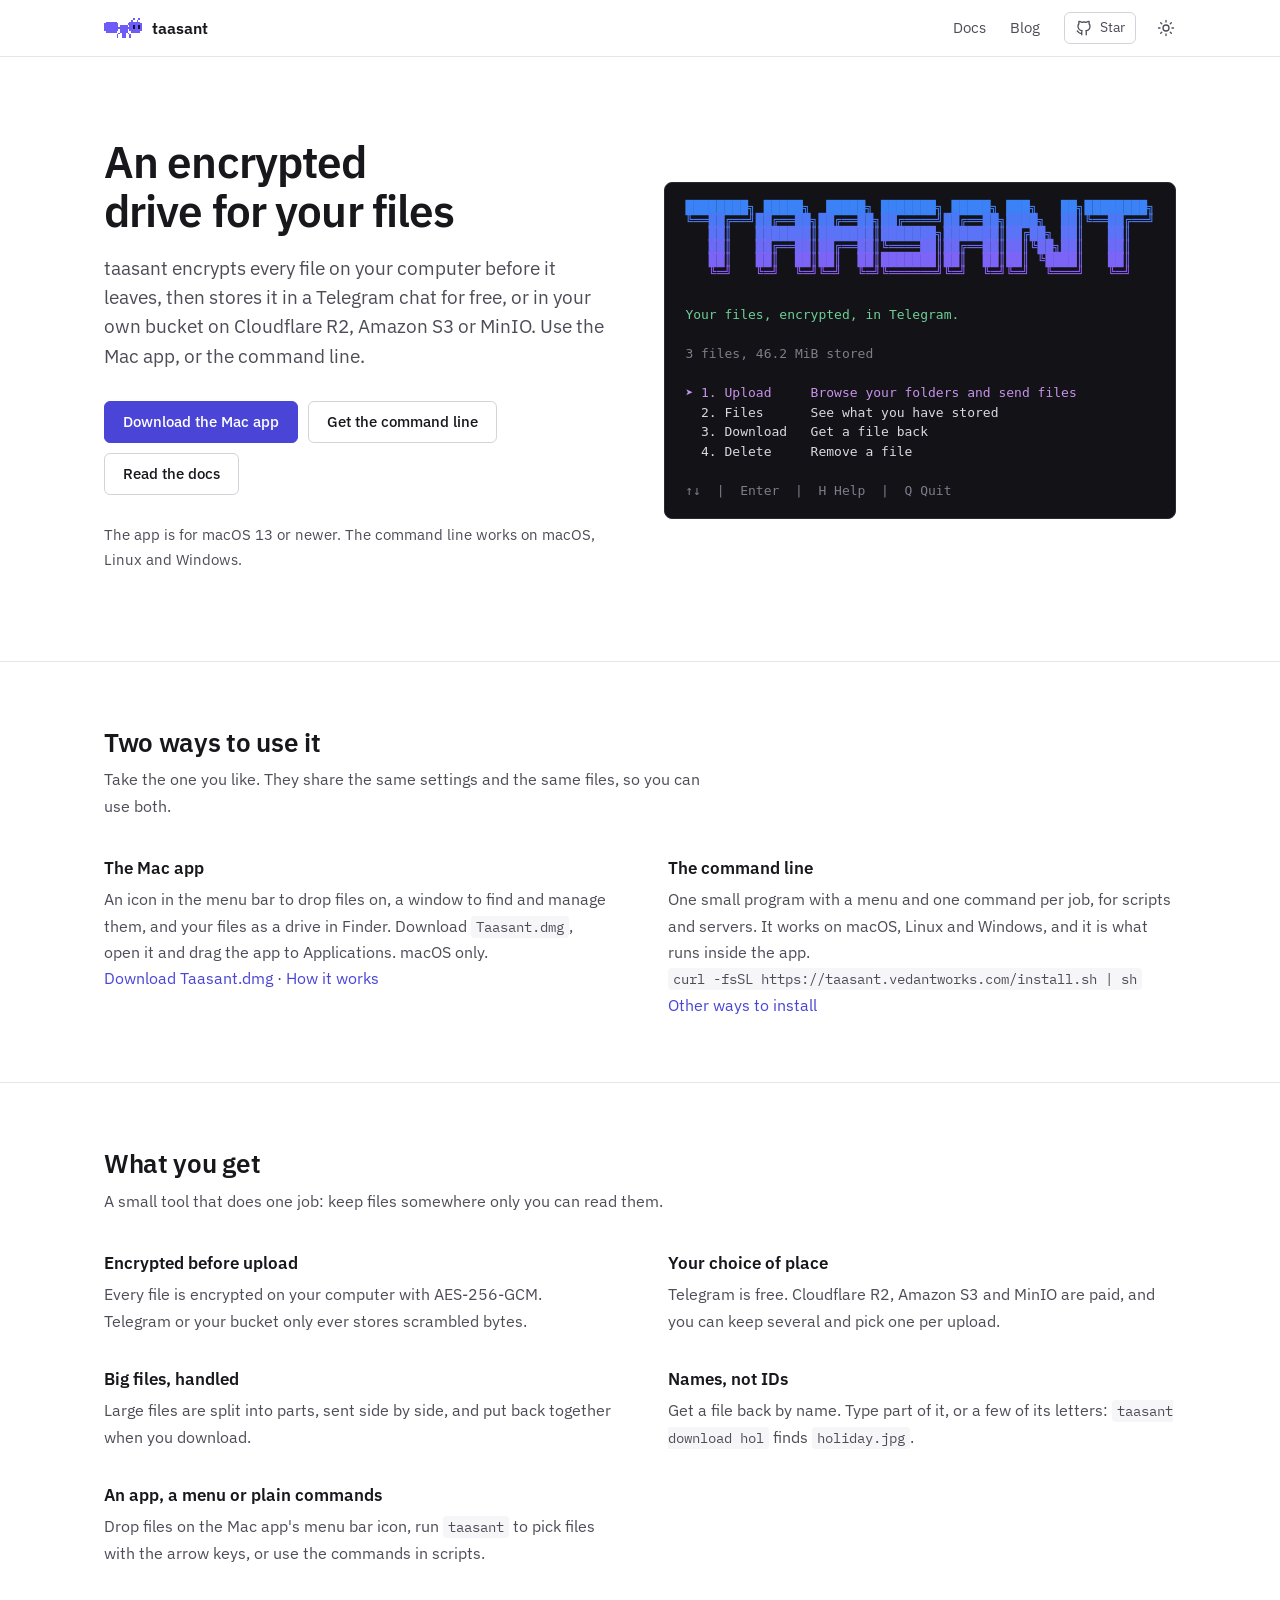
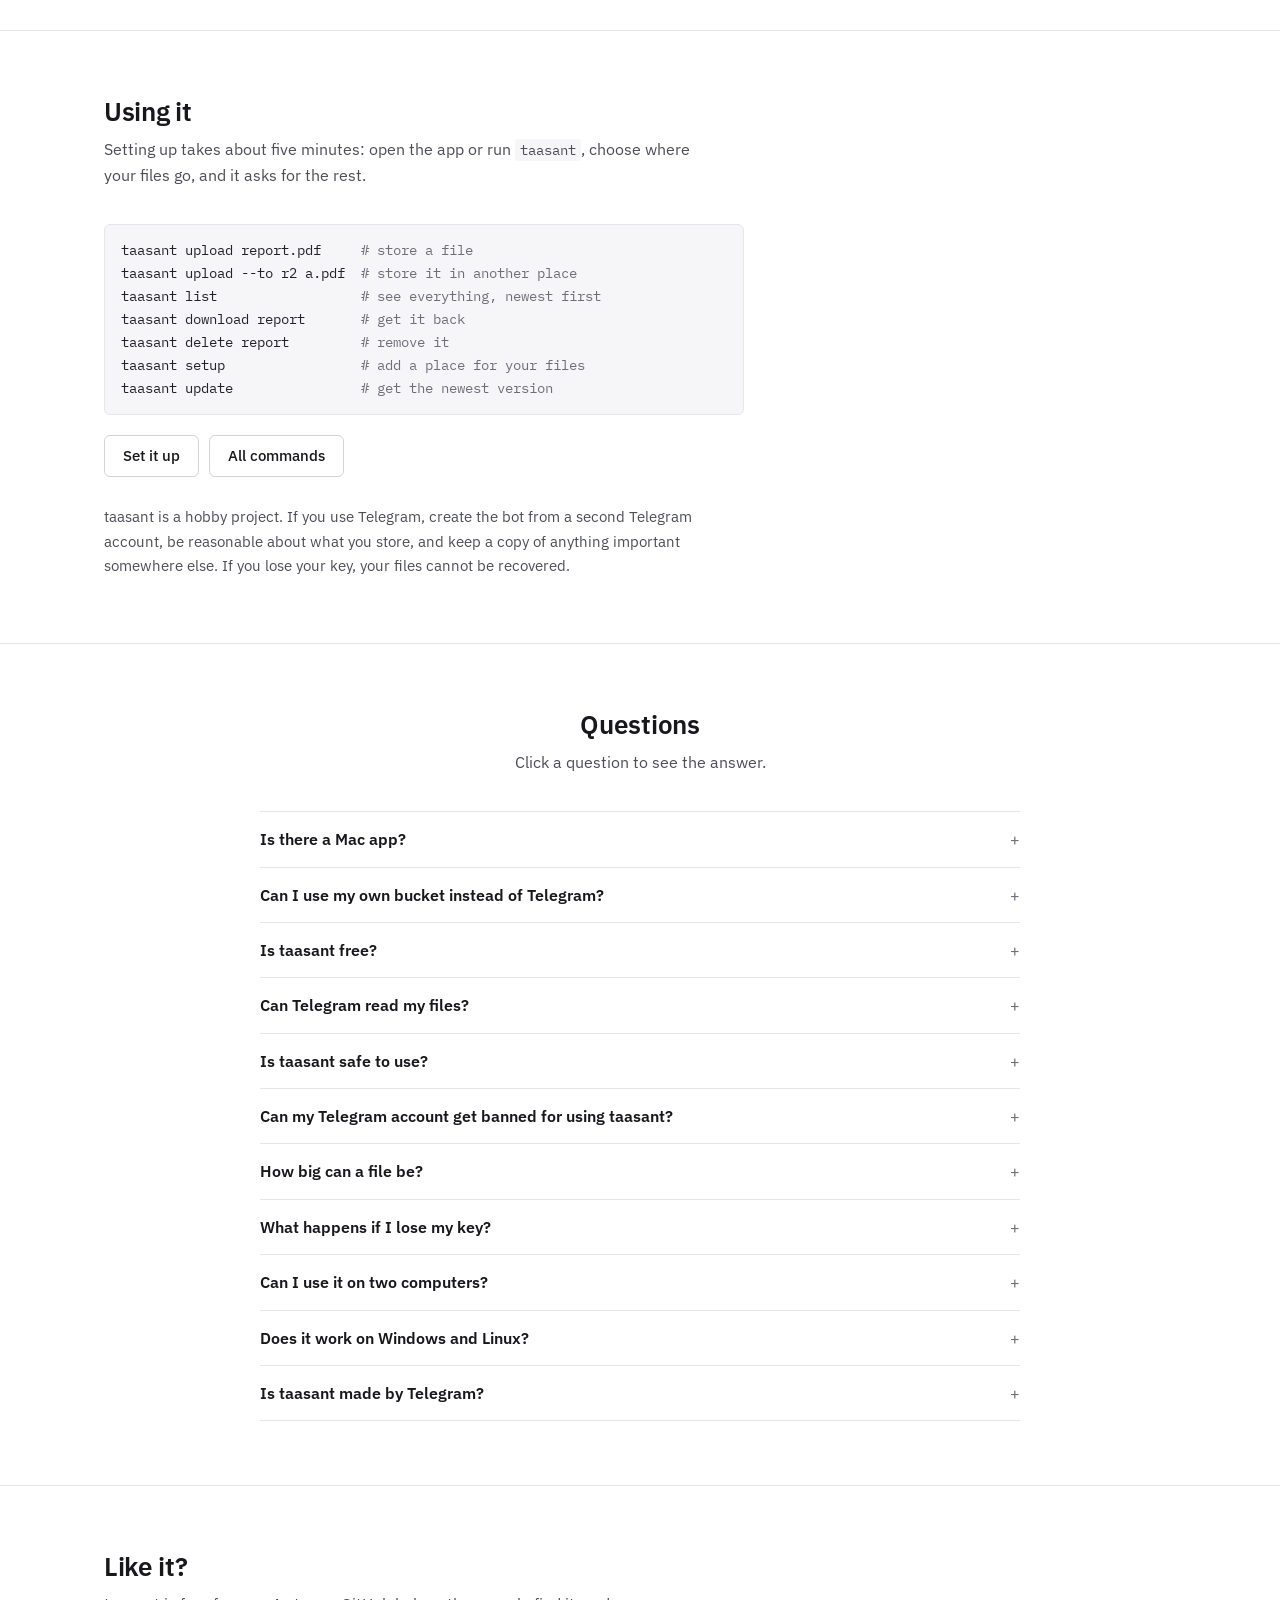
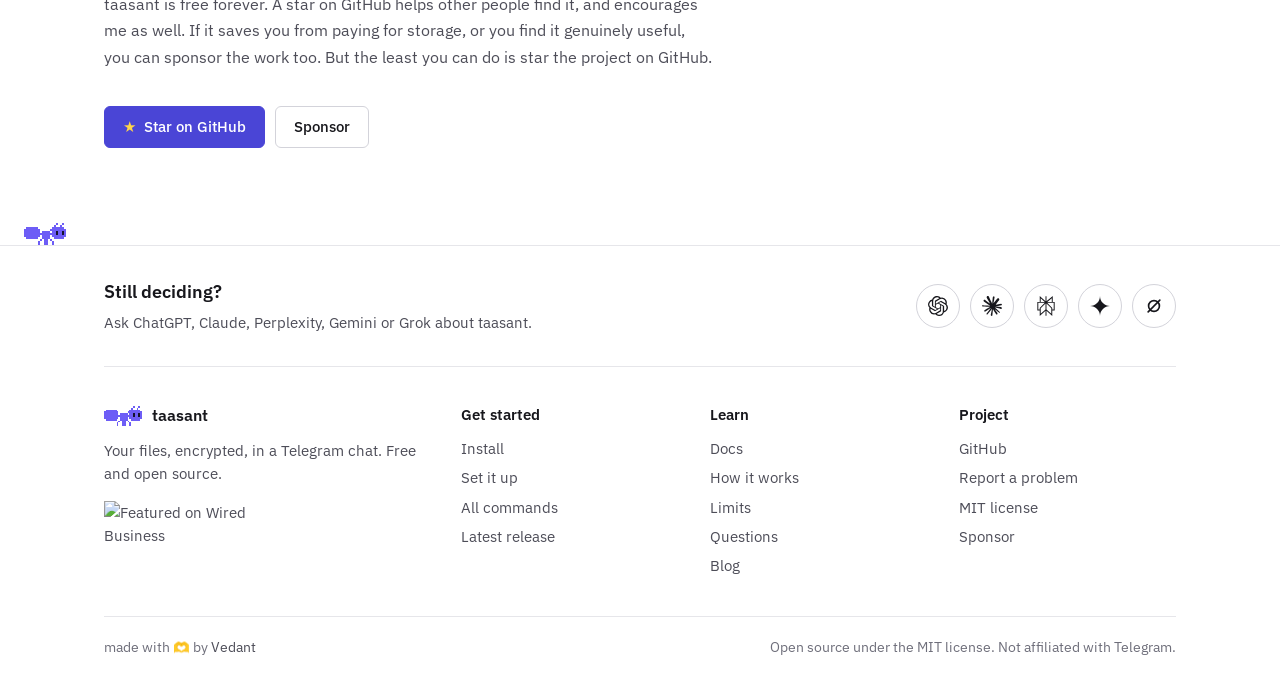
==== commit 9326c3d8: "feat(site): download the Mac app straight from the site The Download buttons pointed at github.com/." ====
--- a/site/index.html
+++ b/site/index.html
@@ -259,7 +259,7 @@
       <h1>An encrypted drive for your files</h1>
       <p class="lede">taasant encrypts every file on your computer before it leaves, then stores it in a Telegram chat for free, or in your own bucket on Cloudflare R2, Amazon S3 or MinIO. Use the Mac app, or the command line.</p>
       <div class="btns">
-        <a class="btn primary" href="https://github.com/vedantlavale/taasant/releases/latest/download/Taasant.dmg">Download the Mac app</a>
+        <a class="btn primary" href="/download/mac">Download the Mac app</a>
         <a class="btn" href="docs.html#install-cli">Get the command line</a>
         <a class="btn" href="docs.html">Read the docs</a>
       </div>
@@ -292,7 +292,7 @@
       <p class="sub">Take the one you like. They share the same settings and the same files, so you can use both.</p>
       <div class="grid">
         <div><h3>The Mac app</h3><p>An icon in the menu bar to drop files on, a window to find and manage them, and your files as a drive in Finder. Download <code>Taasant.dmg</code>, open it and drag the app to Applications. macOS only.</p>
-          <p><a href="https://github.com/vedantlavale/taasant/releases/latest/download/Taasant.dmg">Download Taasant.dmg</a> · <a href="docs.html#mac">How it works</a></p></div>
+          <p><a href="/download/mac">Download Taasant.dmg</a> · <a href="docs.html#mac">How it works</a></p></div>
         <div><h3>The command line</h3><p>One small program with a menu and one command per job, for scripts and servers. It works on macOS, Linux and Windows, and it is what runs inside the app.</p>
           <p><code>curl -fsSL https://taasant.vedantworks.com/install.sh | sh</code></p>
           <p><a href="docs.html#install-cli">Other ways to install</a></p></div>
